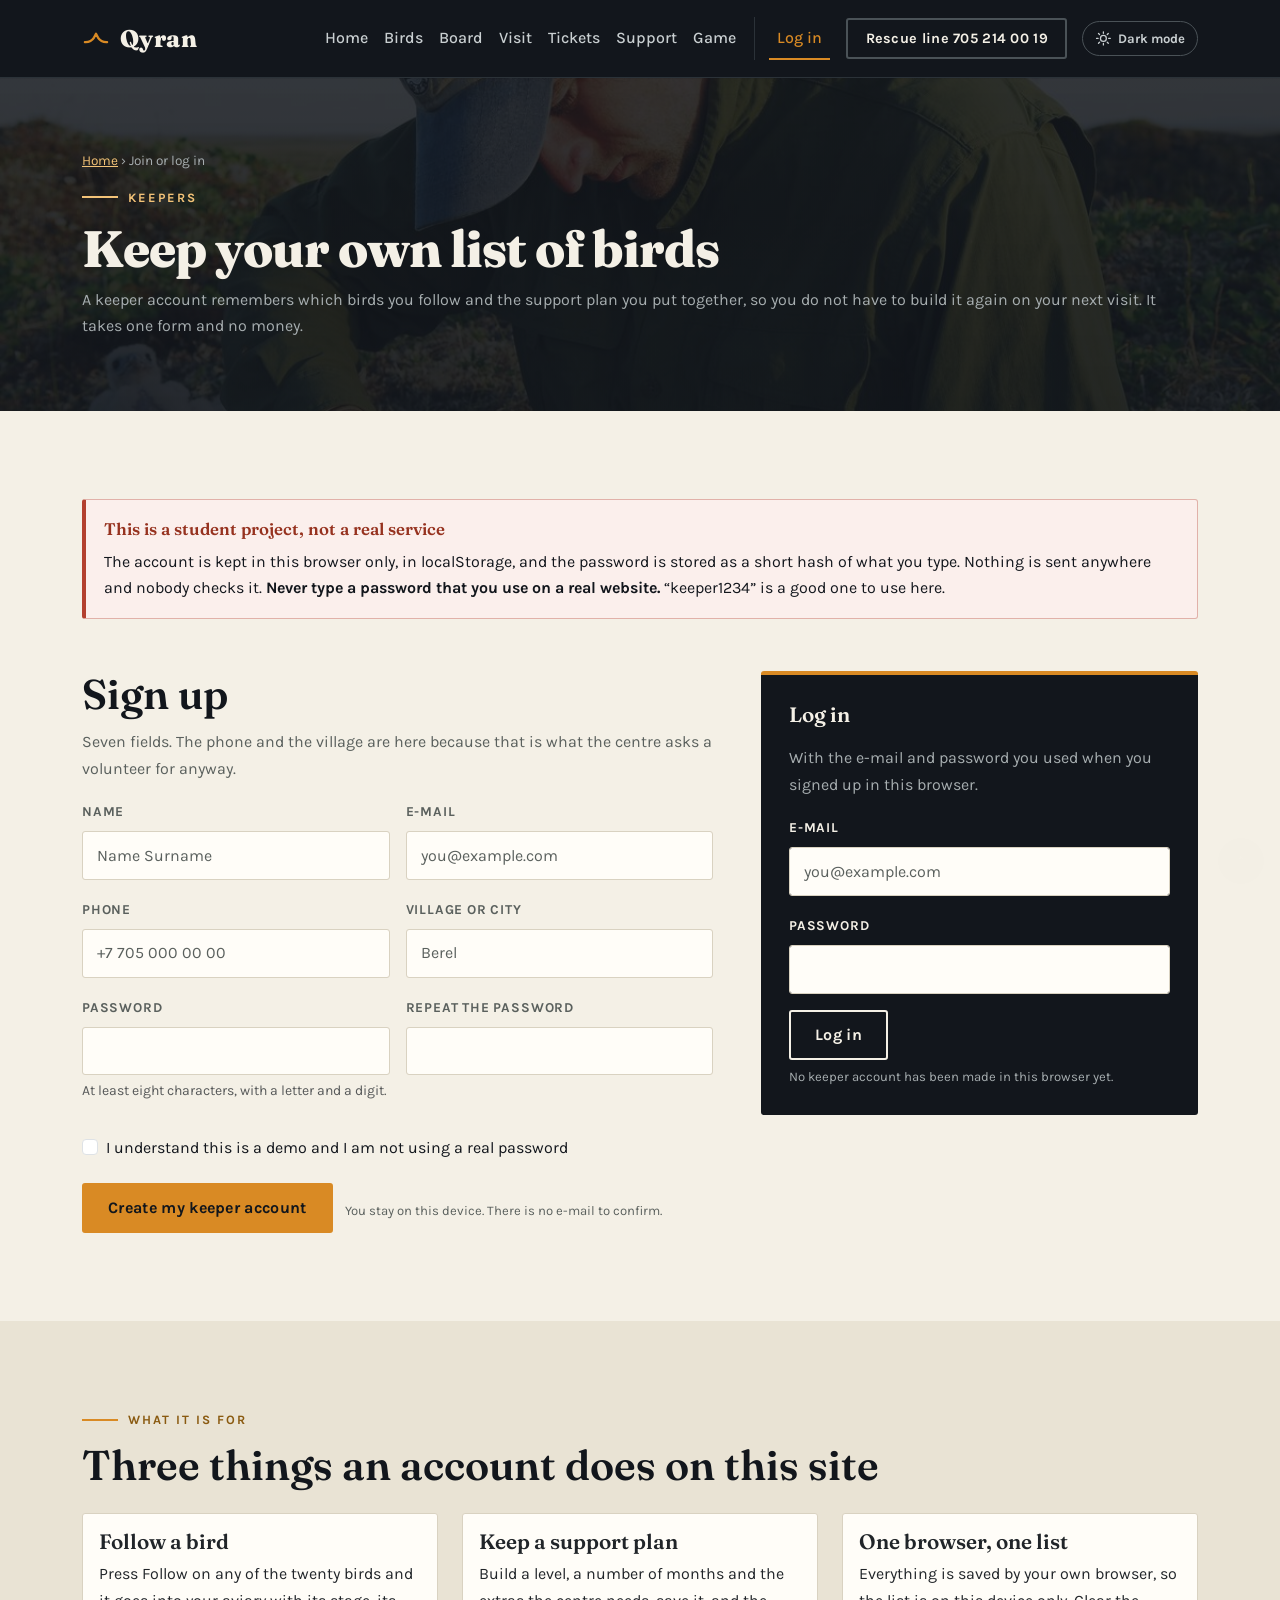
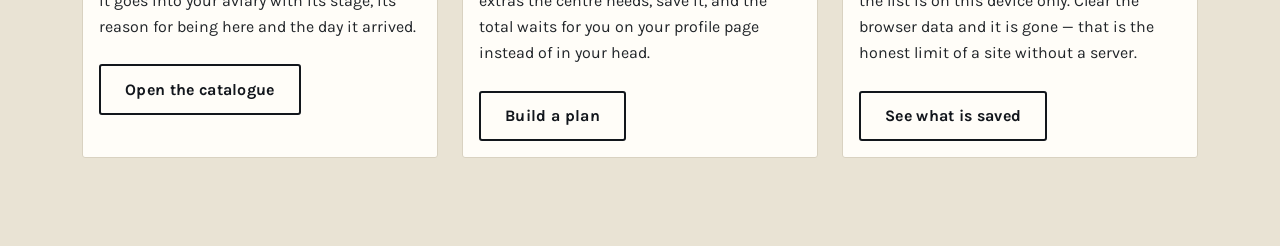
==== account.html @ 8ddc4322 "Add the join page with sign up and log in" ====
<!DOCTYPE html>
<html lang="en">
<head>
    <meta charset="UTF-8">
    <meta name="viewport" content="width=device-width, initial-scale=1">
    <meta name="description" content="Sign up or log in to keep your own list of birds and your support plan at the Qyran bird of prey rescue centre. A student demo: the account is stored in your own browser.">
    <title>Join the keepers - Qyran bird of prey rescue centre</title>
    <link rel="icon" href="images/favicon.svg" type="image/svg+xml">
    <link rel="preconnect" href="https://fonts.googleapis.com">
    <link rel="preconnect" href="https://fonts.gstatic.com" crossorigin>
    <link href="https://fonts.googleapis.com/css2?family=Fraunces:opsz,wght@9..144,600;9..144,800&family=Karla:wght@400;500;700&display=swap" rel="stylesheet">
    <link href="https://cdn.jsdelivr.net/npm/bootstrap@5.3.3/dist/css/bootstrap.min.css" rel="stylesheet" integrity="sha384-QWTKZyjpPEjISv5WaRU9OFeRpok6YctnYmDr5pNlyT2bRjXh0JMhjY6hW+ALEwIH" crossorigin="anonymous">
    <link rel="stylesheet" href="css/style.css">
    <script>
        (function () {
            var saved = null;
            try {
                saved = localStorage.getItem("qyran:mode");
            } catch (error) {
                saved = null;
            }
            var dark = saved ? saved === "dark" : window.matchMedia("(prefers-color-scheme: dark)").matches;
            document.documentElement.setAttribute("data-theme", dark ? "dark" : "light");
            document.documentElement.setAttribute("data-bs-theme", dark ? "dark" : "light");
        }());
    </script>
</head>
<body>
    <a class="visually-hidden-focusable qy-skip" href="#main">Skip to content</a>

    <nav class="navbar navbar-expand-xl qy-nav sticky-top" data-bs-theme="dark">
        <div class="container">
            <a class="navbar-brand qy-brand" href="index.html">
                <svg class="qy-mark" viewBox="0 0 24 24" aria-hidden="true" focusable="false">
                    <path d="M2.5 15.5c3.4.2 6-1.1 7.8-3.9L12 8.4l1.7 3.2c1.8 2.8 4.4 4.1 7.8 3.9" />
                </svg>
                <span>Qyran</span>
            </a>
            <div class="qy-nav__tools">
                <button class="qy-mode" type="button" id="qyMode" aria-pressed="false">
                    <svg class="qy-mode__sun" viewBox="0 0 24 24" aria-hidden="true" focusable="false">
                        <circle cx="12" cy="12" r="4.2" />
                        <path d="M12 2.6v2.2M12 19.2v2.2M4.4 12H2.2M21.8 12h-2.2M6.5 6.5 5 5M19 19l-1.5-1.5M17.5 6.5 19 5M5 19l1.5-1.5" />
                    </svg>
                    <svg class="qy-mode__moon" viewBox="0 0 24 24" aria-hidden="true" focusable="false">
                        <path d="M20.2 14.6A8.6 8.6 0 0 1 9.4 3.8a8.6 8.6 0 1 0 10.8 10.8z" />
                    </svg>
                    <span class="qy-mode__label">Dark mode</span>
                </button>
                <button class="navbar-toggler" type="button" data-bs-toggle="collapse" data-bs-target="#qyMenu" aria-controls="qyMenu" aria-expanded="false" aria-label="Open the menu">
                    <span class="navbar-toggler-icon"></span>
                </button>
            </div>
            <div class="collapse navbar-collapse" id="qyMenu">
                <ul class="navbar-nav ms-auto mb-2 mb-xl-0">
                    <li class="nav-item"><a class="nav-link" href="index.html">Home</a></li>
                    <li class="nav-item"><a class="nav-link" href="birds.html">Birds</a></li>
                    <li class="nav-item"><a class="nav-link" href="board.html">Board</a></li>
                    <li class="nav-item"><a class="nav-link" href="visit.html">Visit</a></li>
                    <li class="nav-item"><a class="nav-link" href="tickets.html">Tickets</a></li>
                    <li class="nav-item"><a class="nav-link" href="support.html">Support</a></li>
                    <li class="nav-item"><a class="nav-link" href="game.html">Game</a></li>
                </ul>
                <ul class="navbar-nav qy-nav__account" id="qyAccount">
                    <li class="nav-item"><a class="nav-link active" aria-current="page" href="account.html">Log in</a></li>
                </ul>
                <a class="btn qy-btn qy-btn--line ms-xl-3" href="tel:+77052140019">Rescue line 705 214 00 19</a>
            </div>
        </div>
    </nav>

    <main id="main">
        <header class="qy-pagehead qy-pagehead--account">
            <div class="container">
                <p class="qy-crumb"><a href="index.html">Home</a> &rsaquo; Join or log in</p>
                <p class="qy-eyebrow qy-eyebrow--light">Keepers</p>
                <h1 class="qy-display">Keep your own list of birds</h1>
                <p class="qy-muted qy-muted--light mb-0">A keeper account remembers which birds you follow and the support plan you put together, so you do not have to build it again on your next visit. It takes one form and no money.</p>
            </div>
        </header>

        <section class="qy-section">
            <div class="container">
                <div class="qy-demo" role="note">
                    <p class="qy-demo__title">This is a student project, not a real service</p>
                    <p class="mb-0">The account is kept in this browser only, in localStorage, and the password is stored as a short hash of what you type. Nothing is sent anywhere and nobody checks it. <strong>Never type a password that you use on a real website.</strong> &ldquo;keeper1234&rdquo; is a good one to use here.</p>
                </div>

                <div class="row g-4 g-lg-5 mt-1">
                    <div class="col-lg-7">
                        <h2 class="qy-h2">Sign up</h2>
                        <p class="qy-muted">Seven fields. The phone and the village are here because that is what the centre asks a volunteer for anyway.</p>

                        <form class="qy-form" id="signup-form" action="#" method="post" novalidate>
                            <div class="row g-3">
                                <div class="col-md-6">
                                    <label for="su-name" class="form-label">Name</label>
                                    <input type="text" class="form-control" id="su-name" name="name" placeholder="Name Surname" maxlength="60" autocomplete="name" aria-describedby="err-su-name">
                                    <p class="qy-error" id="err-su-name" role="alert" hidden></p>
                                </div>
                                <div class="col-md-6">
                                    <label for="su-email" class="form-label">E-mail</label>
                                    <input type="email" class="form-control" id="su-email" name="email" placeholder="you@example.com" autocomplete="email" aria-describedby="err-su-email">
                                    <p class="qy-error" id="err-su-email" role="alert" hidden></p>
                                </div>
                                <div class="col-md-6">
                                    <label for="su-phone" class="form-label">Phone</label>
                                    <input type="tel" class="form-control" id="su-phone" name="phone" placeholder="+7 705 000 00 00" autocomplete="tel" aria-describedby="err-su-phone">
                                    <p class="qy-error" id="err-su-phone" role="alert" hidden></p>
                                </div>
                                <div class="col-md-6">
                                    <label for="su-village" class="form-label">Village or city</label>
                                    <input type="text" class="form-control" id="su-village" name="village" placeholder="Berel" maxlength="40" aria-describedby="err-su-village">
                                    <p class="qy-error" id="err-su-village" role="alert" hidden></p>
                                </div>
                                <div class="col-md-6">
                                    <label for="su-pass" class="form-label">Password</label>
                                    <input type="password" class="form-control" id="su-pass" name="pass" autocomplete="new-password" aria-describedby="su-pass-hint err-su-pass">
                                    <p class="form-text" id="su-pass-hint">At least eight characters, with a letter and a digit.</p>
                                    <p class="qy-error" id="err-su-pass" role="alert" hidden></p>
                                </div>
                                <div class="col-md-6">
                                    <label for="su-again" class="form-label">Repeat the password</label>
                                    <input type="password" class="form-control" id="su-again" name="again" autocomplete="new-password" aria-describedby="err-su-again">
                                    <p class="qy-error" id="err-su-again" role="alert" hidden></p>
                                </div>
                                <div class="col-12">
                                    <div class="form-check">
                                        <input class="form-check-input" type="checkbox" id="su-demo" name="demo" aria-describedby="err-su-demo">
                                        <label class="form-check-label" for="su-demo">I understand this is a demo and I am not using a real password</label>
                                    </div>
                                    <p class="qy-error" id="err-su-demo" role="alert" hidden></p>
                                </div>
                            </div>

                            <div class="qy-form__actions">
                                <button type="submit" class="btn qy-btn qy-btn--solid">Create my keeper account</button>
                                <p class="qy-hint mb-0">You stay on this device. There is no e-mail to confirm.</p>
                            </div>
                        </form>

                        <div class="qy-done" id="signup-done" hidden>
                            <p class="qy-done__tag">Account created</p>
                            <h3 class="qy-done__title" id="signup-done-title">Welcome.</h3>
                            <p class="qy-done__text" id="signup-done-text">Taking you to your aviary&hellip;</p>
                            <a class="btn qy-btn qy-btn--ghost" href="profile.html">Open My aviary</a>
                        </div>
                    </div>

                    <div class="col-lg-5">
                        <div class="qy-aside qy-aside--login">
                            <h2 class="qy-aside__title">Log in</h2>
                            <p class="qy-muted qy-muted--light">With the e-mail and password you used when you signed up in this browser.</p>

                            <form class="qy-form qy-form--dark" id="login-form" action="#" method="post" novalidate>
                                <div class="mb-3">
                                    <label for="li-email" class="form-label">E-mail</label>
                                    <input type="email" class="form-control" id="li-email" name="email" placeholder="you@example.com" autocomplete="email" aria-describedby="err-li-email">
                                    <p class="qy-error" id="err-li-email" role="alert" hidden></p>
                                </div>
                                <div class="mb-3">
                                    <label for="li-pass" class="form-label">Password</label>
                                    <input type="password" class="form-control" id="li-pass" name="pass" autocomplete="current-password" aria-describedby="err-li-pass">
                                    <p class="qy-error" id="err-li-pass" role="alert" hidden></p>
                                </div>
                                <p class="qy-error" id="err-login" role="alert" hidden></p>
                                <button type="submit" class="btn qy-btn qy-btn--light">Log in</button>
                            </form>

                            <p class="qy-hint qy-hint--light mb-0" id="login-count"></p>
                        </div>
                    </div>
                </div>
            </div>
        </section>

        <section class="qy-section qy-section--bone">
            <div class="container">
                <p class="qy-eyebrow">What it is for</p>
                <h2 class="qy-h2 mb-4">Three things an account does on this site</h2>
                <div class="row row-cols-1 row-cols-md-3 g-4">
                    <div class="col">
                        <article class="card qy-card h-100">
                            <div class="card-body">
                                <h3 class="qy-h3">Follow a bird</h3>
                                <p class="card-text">Press Follow on any of the twenty birds and it goes into your aviary with its stage, its reason for being here and the day it arrived.</p>
                                <a class="btn qy-btn qy-btn--ghost mt-2" href="birds.html">Open the catalogue</a>
                            </div>
                        </article>
                    </div>
                    <div class="col">
                        <article class="card qy-card h-100">
                            <div class="card-body">
                                <h3 class="qy-h3">Keep a support plan</h3>
                                <p class="card-text">Build a level, a number of months and the extras the centre needs, save it, and the total waits for you on your profile page instead of in your head.</p>
                                <a class="btn qy-btn qy-btn--ghost mt-2" href="support.html#adopt">Build a plan</a>
                            </div>
                        </article>
                    </div>
                    <div class="col">
                        <article class="card qy-card h-100">
                            <div class="card-body">
                                <h3 class="qy-h3">One browser, one list</h3>
                                <p class="card-text">Everything is saved by your own browser, so the list is on this device only. Clear the browser data and it is gone &mdash; that is the honest limit of a site without a server.</p>
                                <a class="btn qy-btn qy-btn--ghost mt-2" href="profile.html">See what is saved</a>
                            </div>
                        </article>
                    </div>
                </div>
            </div>
        </section>
    </main>



    <script src="https://cdn.jsdelivr.net/npm/bootstrap@5.3.3/dist/js/bootstrap.bundle.min.js" integrity="sha384-YvpcrYf0tY3lHB60NNkmXc5s9fDVZLESaAA55NDzOxhy9GkcIdslK1eN7N6jIeHz" crossorigin="anonymous"></script>
    <script src="https://code.jquery.com/jquery-3.7.1.min.js" integrity="sha256-/JqT3SQfawRcv/BIHPThkBvs0OEvtFFmqPF/lYI/Cxo=" crossorigin="anonymous"></script>
    <script>window.jQuery || document.write('<script src="js/vendor/jquery-3.7.1.min.js"><\/script>');</script>
    <script src="js/theme.js"></script>
    <script src="js/store.js"></script>
    <script src="js/form.js"></script>
    <script src="js/data.js"></script>
    <script src="js/account.js"></script>
    <script src="js/effects.js"></script>
</body>
</html>
---- css/style.css ----
:root {
    --night: #12161c;
    --night-2: #1d242c;
    --bone: #f4f0e6;
    --bone-2: #e9e3d4;
    --paper: #fffdf8;
    --amber: #d98a24;
    --amber-soft: #f3c378;
    --amber-ink: #8a5a10;
    --pine: #22382e;
    --stone: #5a605d;
    --line: #d9d2c1;
    --ok: #3f7a4f;
    --crit: #b3402f;
    --crit-ink: #96321f;

    --page: var(--bone);
    --band: var(--bone-2);
    --surface: var(--paper);
    --surface-2: var(--bone-2);
    --inverse: var(--night);
    --inverse-2: var(--night-2);

    --text: var(--night);
    --text-soft: var(--stone);
    --on-inverse: var(--bone);
    --on-inverse-soft: #c9cfd1;
    --on-inverse-dim: #a7aeb0;
    --on-bright: var(--night);
    --on-color: #ffffff;

    --rule: var(--line);
    --rule-inverse: #2b3238;
    --rule-inverse-soft: #4a5257;
    --track-inverse: #343b42;
    --chip-neutral: var(--stone);

    --accent: var(--amber);
    --accent-soft: var(--amber-soft);
    --accent-text: var(--amber-ink);
    --accent-tint: rgba(217, 138, 36, 0.12);
    --accent-tint-solid: #fdf6ea;

    --ok-text: #2f6b41;
    --ok-on-inverse: #9fd3a9;
    --ok-tint: rgba(63, 122, 79, 0.12);
    --crit-text: var(--crit-ink);
    --crit-text-strong: #7d2a1f;
    --crit-on-inverse: #f0a497;
    --crit-tint: #fbefec;
    --crit-tint-soft: rgba(179, 64, 47, 0.1);
    --crit-edge: rgba(179, 64, 47, 0.35);
    --toast-warn: #f6d9d2;
    --page-glow: #fbf8f0;
    --pine-soft: #3f6b54;
    --veil: rgba(18, 22, 28, 0.86);
    --veil-2: rgba(18, 22, 28, 0.9);

    --overlay: rgba(18, 22, 28, 0.8);
    --overlay-2: rgba(18, 22, 28, 0.85);
    --shadow: rgba(18, 22, 28, 0.14);
    --shadow-soft: rgba(18, 22, 28, 0.1);
    --shadow-strong: rgba(18, 22, 28, 0.25);
    --shadow-accent: rgba(217, 138, 36, 0.35);
    --shadow-ok: rgba(63, 122, 79, 0.4);
    --ring-accent: rgba(217, 138, 36, 0.3);
    --ring-ok: rgba(63, 122, 79, 0.3);
    --ring-crit: rgba(179, 64, 47, 0.25);

    --font-display: "Fraunces", Georgia, "Times New Roman", serif;
    --font-body: "Karla", "Segoe UI", Arial, sans-serif;

    --radius: 3px;
    --shell: min(100% - 2.5rem, 71.25rem);

    color-scheme: light;
}

[data-theme="dark"] {
    --page: #10151b;
    --band: #161d24;
    --surface: #1b232b;
    --surface-2: #242e37;
    --inverse: #1e2832;
    --inverse-2: #151d24;

    --text: #ece7da;
    --text-soft: #a7b1ac;
    --on-inverse: #f1ece0;
    --on-inverse-soft: #c4cec9;
    --on-inverse-dim: #a3ada8;

    --rule: #2f3943;
    --rule-inverse: #3a444f;
    --rule-inverse-soft: #4e5962;
    --track-inverse: #39444e;
    --chip-neutral: #5a6460;

    --accent-text: #eab45c;
    --accent-tint: rgba(217, 138, 36, 0.18);
    --accent-tint-solid: rgba(217, 138, 36, 0.14);

    --pine: #2d4a3c;
    --ok-text: #86c79a;
    --ok-tint: rgba(63, 122, 79, 0.22);
    --crit-text: #ec9480;
    --crit-text-strong: #f0a497;
    --crit-tint: rgba(179, 64, 47, 0.2);
    --crit-tint-soft: rgba(179, 64, 47, 0.16);
    --crit-edge: rgba(179, 64, 47, 0.45);
    --page-glow: #171f27;
    --pine-soft: #4a7d62;

    --shadow: rgba(0, 0, 0, 0.55);
    --shadow-soft: rgba(0, 0, 0, 0.4);
    --shadow-strong: rgba(0, 0, 0, 0.7);

    color-scheme: dark;
}

body {
    font-family: var(--font-body);
    color: var(--text);
    background-color: var(--page);
    line-height: 1.65;
}

h1,
h2,
h3,
h4 {
    font-family: var(--font-display);
    font-weight: 600;
    line-height: 1.12;
}

img {
    max-width: 100%;
    height: auto;
}

.qy-skip {
    position: fixed;
    top: 0.5rem;
    left: 0.5rem;
    z-index: 2000;
    padding: 0.5rem 1rem;
    background-color: var(--accent);
    color: var(--on-bright);
}

.qy-mark {
    width: 1.75rem;
    height: 1.75rem;
    fill: none;
    stroke: var(--accent);
    stroke-width: 2;
    stroke-linecap: round;
    stroke-linejoin: round;
}

.qy-brand {
    display: inline-flex;
    align-items: center;
    gap: 0.6rem;
    font-family: var(--font-display);
    font-size: 1.5rem;
    font-weight: 800;
    letter-spacing: 0.02em;
}

.qy-eyebrow {
    display: flex;
    align-items: center;
    gap: 0.6rem;
    margin-bottom: 0.75rem;
    font-size: 0.8rem;
    font-weight: 700;
    letter-spacing: 0.16em;
    text-transform: uppercase;
    color: var(--accent-text);
}

.qy-eyebrow::before {
    content: "";
    width: 2.25rem;
    height: 2px;
    background-color: var(--accent);
}

.qy-eyebrow--light {
    color: var(--accent-soft);
}

.qy-eyebrow--light::before {
    background-color: var(--accent-soft);
}

.qy-display {
    font-size: clamp(2.3rem, 1.6rem + 3.4vw, 4.1rem);
    font-weight: 800;
    letter-spacing: -0.02em;
    margin-bottom: 1rem;
}

.qy-h2 {
    font-size: clamp(1.7rem, 1.35rem + 1.6vw, 2.6rem);
    font-weight: 600;
    margin-bottom: 0.75rem;
}

.qy-h3 {
    font-size: 1.3rem;
    margin-bottom: 0.5rem;
}

.qy-h2--light,
.qy-h3--light {
    color: var(--on-inverse);
}

.qy-lead {
    max-width: 42ch;
    font-size: 1.1rem;
    color: var(--text);
}

.qy-muted {
    color: var(--text-soft);
}

.qy-muted--light {
    color: var(--on-inverse-dim);
}

.qy-section {
    padding-block: 3.5rem;
}

.qy-section--bone {
    background-color: var(--band);
}

.qy-section--paper {
    background-color: var(--surface);
}

.qy-section--dark {
    background-color: var(--inverse);
    color: var(--on-inverse);
}

.qy-nav {
    background-color: var(--inverse);
    padding-block: 0.85rem;
    border-bottom: 1px solid var(--rule-inverse);
}

.qy-nav .navbar-brand {
    color: var(--on-inverse);
}

.qy-nav .nav-link {
    color: var(--on-inverse-soft);
    font-weight: 500;
    padding-inline: 0.9rem;
}

.qy-nav .nav-link:hover,
.qy-nav .nav-link:focus {
    color: var(--accent);
}

.qy-nav .nav-link.active {
    color: var(--accent);
    box-shadow: inset 0 -2px 0 var(--accent);
}

.qy-btn {
    font-family: var(--font-body);
    font-weight: 700;
    letter-spacing: 0.02em;
    padding: 0.7rem 1.5rem;
    border-radius: var(--radius);
    border: 2px solid transparent;
}

.qy-btn--solid {
    background-color: var(--accent);
    border-color: var(--accent);
    color: var(--on-bright);
}

.qy-btn--solid:hover,
.qy-btn--solid:focus-visible {
    background-color: var(--inverse);
    border-color: var(--text);
    color: var(--on-inverse);
}

.qy-btn--ghost {
    border-color: var(--text);
    color: var(--text);
}

.qy-btn--ghost:hover,
.qy-btn--ghost:focus-visible {
    background-color: var(--inverse);
    color: var(--on-inverse);
}

.qy-btn--light {
    border-color: var(--on-inverse);
    color: var(--on-inverse);
}

.qy-btn--light:hover,
.qy-btn--light:focus-visible {
    background-color: var(--on-inverse);
    color: var(--on-bright);
}

.qy-btn--line {
    border-color: var(--rule-inverse-soft);
    color: var(--on-inverse);
    padding: 0.5rem 1.1rem;
    font-size: 0.9rem;
}

.qy-btn--line:hover,
.qy-btn--line:focus-visible {
    border-color: var(--accent);
    color: var(--accent);
}

.qy-hero {
    padding-block: 3rem 3.5rem;
    background-image: radial-gradient(circle at 15% 15%, var(--page-glow), var(--page) 60%);
}

.qy-frame {
    margin: 0;
}

.qy-frame img {
    width: 100%;
    border-radius: var(--radius);
    box-shadow: 1rem 1rem 0 var(--shadow-accent);
}

.qy-frame figcaption {
    margin-top: 1.4rem;
    font-size: 0.9rem;
    color: var(--text-soft);
    border-left: 2px solid var(--accent);
    padding-left: 0.9rem;
}

.qy-pagehead {
    padding-block: 3rem;
    background-color: var(--inverse);
    background-size: cover;
    background-position: center;
    color: var(--on-inverse);
}

.qy-pagehead--birds {
    background-image: linear-gradient(var(--veil), var(--veil-2)), url("../images/steppe-eagle.jpg");
}

.qy-pagehead--visit {
    background-image: linear-gradient(var(--veil), var(--veil-2)), url("../images/altai.jpg");
}

.qy-pagehead--support {
    background-image: linear-gradient(var(--veil), var(--veil-2)), url("../images/park.jpg");
}

.qy-pagehead .qy-display {
    font-size: clamp(2rem, 1.5rem + 2.4vw, 3.2rem);
    margin-bottom: 0.6rem;
}

.qy-crumb {
    font-size: 0.85rem;
    color: var(--on-inverse-dim);
    margin-bottom: 0.9rem;
}

.qy-crumb a {
    color: var(--accent-soft);
}

.qy-stats {
    background-color: var(--inverse);
    color: var(--on-inverse);
    padding-block: 2.5rem;
}

.qy-stat {
    font-family: var(--font-display);
    font-size: 2.6rem;
    font-weight: 800;
    font-variant-numeric: tabular-nums;
    color: var(--accent-text);
    margin-bottom: 0.2rem;
}

.qy-stat-label {
    font-size: 0.9rem;
    color: var(--on-inverse-dim);
    margin-bottom: 0;
}

.work {
    padding-block: 3rem;
    background-color: var(--page);
}

.work__shell {
    width: var(--shell);
    margin-inline: auto;
}

.work__head {
    text-align: center;
    margin-bottom: 2rem;
}

.work__eyebrow {
    margin-bottom: 0.6rem;
    font-size: 0.8rem;
    font-weight: 700;
    letter-spacing: 0.16em;
    text-transform: uppercase;
    color: var(--accent-text);
}

.work__title {
    font-size: 1.85rem;
    margin-bottom: 0.9rem;
}

.work__lead {
    color: var(--text-soft);
    margin-bottom: 0;
}

.work__grid {
    display: grid;
    grid-template-columns: 1fr;
    gap: 1.5rem;
    margin: 0;
    padding: 0;
    list-style: none;
}

.step {
    display: grid;
    grid-template-rows: auto 1fr;
    background-color: var(--surface);
    border: 1px solid var(--rule);
    border-radius: var(--radius);
    overflow: hidden;
}

.step__media {
    display: grid;
    grid-template-columns: minmax(0, 1fr);
    grid-template-rows: minmax(0, 1fr);
    aspect-ratio: 16 / 9;
    overflow: hidden;
}

.step__media > * {
    grid-area: 1 / 1;
    min-width: 0;
    min-height: 0;
}

.step__media img {
    width: 100%;
    height: 100%;
    object-fit: cover;
}

.step__num {
    align-self: start;
    justify-self: start;
    margin: 0.75rem;
    padding: 0.15rem 0.7rem;
    font-family: var(--font-display);
    font-weight: 800;
    color: var(--on-bright);
    background-color: var(--accent);
    border-radius: var(--radius);
}

.step__body {
    display: flex;
    flex-direction: column;
    padding: 1.4rem 1.4rem 1.6rem;
}

.step__title {
    font-size: 1.25rem;
    margin-bottom: 0.6rem;
}

.step__body p {
    margin-bottom: 0.8rem;
}

.step__meta {
    margin-top: auto;
    margin-bottom: 0;
    padding-top: 0.8rem;
    border-top: 1px solid var(--rule);
    font-size: 0.85rem;
    font-weight: 700;
    letter-spacing: 0.04em;
    text-transform: uppercase;
    color: var(--accent-text);
}

@media (min-width: 48em) {
    .work {
        padding-block: 4.5rem;
    }

    .work__head {
        text-align: left;
        margin-bottom: 2.75rem;
        border-left: 3px solid var(--accent);
        padding-left: 1.25rem;
    }

    .work__title {
        font-size: 2.4rem;
    }

    .work__grid {
        grid-template-columns: repeat(2, 1fr);
        gap: 2rem;
    }

    .step:first-child {
        grid-column: 1 / -1;
        grid-template-rows: none;
        grid-template-columns: 2fr 3fr;
    }

    .step:first-child .step__media {
        aspect-ratio: auto;
        height: 100%;
    }

    .step__body {
        padding: 1.5rem;
    }
}

@media (min-width: 64em) {
    .work {
        padding-block: 6rem;
    }

    .work__head {
        display: grid;
        grid-template-columns: 1.1fr 1fr;
        align-items: end;
        column-gap: 3rem;
        margin-bottom: 3rem;
    }

    .work__title {
        font-size: 3rem;
        margin-bottom: 0;
    }

    .work__lead {
        padding-bottom: 0.4rem;
    }

    .work__grid {
        grid-template-columns: repeat(3, 1fr);
        gap: 2.25rem;
    }

    .step:first-child {
        grid-column: auto;
        grid-template-columns: 1fr;
        grid-template-rows: auto 1fr;
    }

    .step__media,
    .step:first-child .step__media {
        aspect-ratio: 4 / 3;
        height: auto;
    }

    .step__body {
        padding: 1.6rem 1.6rem 1.8rem;
    }
}

.qy-card {
    border: 1px solid var(--rule);
    border-radius: var(--radius);
    background-color: var(--surface);
    overflow: hidden;
    transition: transform 0.25s ease, box-shadow 0.25s ease;
}

.qy-card .card-img-top {
    aspect-ratio: 4 / 3;
    object-fit: cover;
    border-radius: 0;
    transition: transform 0.4s ease;
}

.qy-card:hover,
.qy-card:focus-within {
    transform: translateY(-6px);
    box-shadow: 0 1.1rem 1.6rem var(--shadow);
}

.qy-card:hover .card-img-top {
    transform: scale(1.04);
}

.qy-card-title {
    font-size: 1.4rem;
    margin-bottom: 0.1rem;
}

.qy-species {
    font-size: 0.9rem;
    color: var(--text-soft);
    margin-bottom: 0.7rem;
}

.qy-card-footer {
    background-color: transparent;
    border-top: 1px solid var(--rule);
    font-size: 0.85rem;
    color: var(--text-soft);
}

.qy-chip {
    display: inline-block;
    padding: 0.1rem 0.65rem;
    font-size: 0.72rem;
    font-weight: 700;
    letter-spacing: 0.1em;
    text-transform: uppercase;
    border-radius: 999px;
    color: var(--on-color);
    white-space: nowrap;
}

.qy-chip--care {
    background-color: var(--accent);
    color: var(--on-bright);
}

.qy-chip--ready {
    background-color: var(--ok);
}

.qy-chip--resident {
    background-color: var(--pine);
}

.qy-chip--crit {
    background-color: var(--crit);
}

.qy-table {
    --bs-table-bg: transparent;
    --bs-table-color: var(--text);
    border-color: var(--rule);
    margin-bottom: 0;
}

.qy-table caption {
    caption-side: top;
    padding-bottom: 0.9rem;
    font-family: var(--font-display);
    font-size: 1.15rem;
    color: var(--text);
}

.qy-table thead th {
    background-color: var(--inverse);
    color: var(--on-inverse);
    font-size: 0.78rem;
    font-weight: 700;
    letter-spacing: 0.08em;
    text-transform: uppercase;
    vertical-align: middle;
    border-color: var(--text);
}

.qy-table tbody th,
.qy-table tbody td {
    vertical-align: middle;
    border-color: var(--rule);
}

.qy-table tbody tr:nth-child(odd) {
    background-color: var(--surface);
}

.qy-table tbody tr:hover {
    background-color: var(--accent-tint);
}

.qy-table tfoot td {
    background-color: var(--surface-2);
    font-size: 0.88rem;
    color: var(--text-soft);
    border-color: var(--rule);
}

.qy-table--total tfoot th,
.qy-table--total tfoot td {
    background-color: var(--inverse);
    color: var(--on-inverse);
    font-size: 1rem;
    font-weight: 700;
    border-color: var(--text);
}

.qy-table__name {
    font-family: var(--font-display);
    font-weight: 600;
    white-space: nowrap;
}

.wing {
    display: grid;
    grid-template-columns: 1fr;
    gap: 0.35rem 1rem;
    margin: 0;
}

.wing__row {
    display: grid;
    grid-template-columns: 1fr auto;
    gap: 0.2rem 1rem;
    padding-block: 0.7rem;
    border-bottom: 1px solid var(--rule);
}

.wing__name {
    font-weight: 700;
}

.wing__name span {
    font-weight: 400;
    color: var(--text-soft);
}

.wing dd {
    margin: 0;
}

.wing__value {
    font-family: var(--font-display);
    font-weight: 700;
    font-variant-numeric: tabular-nums;
    text-align: right;
}

.wing__bar {
    grid-column: 1 / -1;
    align-self: center;
    height: 0.8rem;
    background-color: var(--rule);
    border-radius: 999px;
    overflow: hidden;
}

.wing__fill {
    display: block;
    height: 100%;
    width: calc(var(--span) / 2.4 * 100%);
    background-image: linear-gradient(90deg, var(--accent), var(--accent-soft));
    border-radius: 999px;
}

.wing__row--own .wing__fill {
    background-image: linear-gradient(90deg, var(--pine), var(--pine-soft));
}

@media (min-width: 40em) {
    .wing__row {
        grid-template-columns: minmax(13rem, 1fr) 2.6fr 4.5rem;
        align-items: center;
        gap: 1rem;
    }

    .wing__bar {
        grid-column: 2;
    }

    .wing__value {
        grid-column: 3;
    }
}

.gallery {
    display: grid;
    grid-template-columns: repeat(2, 1fr);
    gap: 0.75rem;
}

.gallery figure {
    margin: 0;
    overflow: hidden;
    border-radius: var(--radius);
}

.gallery img {
    width: 100%;
    height: 100%;
    object-fit: cover;
    aspect-ratio: 1;
    transition: transform 0.4s ease;
}

.gallery figure:hover img {
    transform: scale(1.06);
}

@media (min-width: 48em) {
    .gallery {
        grid-template-columns: repeat(4, 1fr);
        gap: 1rem;
    }

    .gallery__wide {
        grid-column: span 2;
    }

    .gallery__tall {
        grid-row: span 2;
    }

    .gallery__wide img,
    .gallery__tall img {
        aspect-ratio: auto;
        height: 100%;
    }
}

.qy-aside {
    padding: 1.75rem;
    background-color: var(--inverse);
    color: var(--on-inverse);
    border-radius: var(--radius);
    border-top: 4px solid var(--accent);
}

.qy-aside--light {
    background-color: var(--surface);
    color: var(--text);
    border: 1px solid var(--rule);
    border-top: 4px solid var(--accent);
}

.qy-aside__title {
    font-size: 1.3rem;
    margin-bottom: 1.2rem;
}

.qy-facts {
    margin-bottom: 0;
}

.qy-facts dt {
    font-size: 0.75rem;
    font-weight: 700;
    letter-spacing: 0.12em;
    text-transform: uppercase;
    color: var(--accent-soft);
}

.qy-facts dd {
    margin-bottom: 1rem;
    font-size: 0.95rem;
    color: var(--on-inverse-soft);
}

.qy-facts dd:last-child {
    margin-bottom: 0;
}

.qy-aside--light .qy-facts dt {
    color: var(--accent-text);
}

.qy-aside--light .qy-facts dd {
    color: var(--text);
}

.qy-accordion {
    --bs-accordion-bg: transparent;
    --bs-accordion-border-color: var(--rule);
    --bs-accordion-border-radius: var(--radius);
    --bs-accordion-btn-color: var(--text);
    --bs-accordion-active-color: var(--text);
    --bs-accordion-active-bg: var(--accent-tint);
    --bs-accordion-btn-focus-box-shadow: 0 0 0 0.2rem var(--shadow-accent);
}

.qy-accordion .accordion-button {
    font-family: var(--font-display);
    font-size: 1.1rem;
    font-weight: 600;
}

.qy-steps {
    display: flex;
    flex-direction: column;
    gap: 1.25rem;
    margin: 0;
    padding: 0;
    list-style: none;
    counter-reset: route;
}

.qy-steps li {
    counter-increment: route;
    display: flex;
    align-items: flex-start;
    gap: 1rem;
}

.qy-steps li::before {
    content: counter(route, decimal-leading-zero);
    flex: 0 0 auto;
    width: 2.4rem;
    height: 2.4rem;
    display: grid;
    place-items: center;
    font-family: var(--font-display);
    font-weight: 800;
    color: var(--on-bright);
    background-color: var(--accent);
    border-radius: 50%;
}

.qy-phone {
    font-family: var(--font-display);
    font-size: 1.9rem;
    font-weight: 800;
    color: var(--accent-text);
    margin-bottom: 0.6rem;
}

.qy-form .form-label {
    font-size: 0.85rem;
    font-weight: 700;
    letter-spacing: 0.06em;
    text-transform: uppercase;
    color: var(--text-soft);
}

.qy-form .form-control,
.qy-form .form-select {
    background-color: var(--surface);
    border: 1px solid var(--rule);
    border-radius: var(--radius);
    padding: 0.7rem 0.9rem;
}

.qy-form .form-control:focus,
.qy-form .form-select:focus {
    border-color: var(--accent);
    box-shadow: 0 0 0 0.2rem var(--ring-accent);
}

.qy-form .form-check-input:checked {
    background-color: var(--accent);
    border-color: var(--accent);
}

.qy-form fieldset {
    border: 1px solid var(--rule);
    border-radius: var(--radius);
    padding: 1.25rem;
    margin-bottom: 1.5rem;
    background-color: var(--surface);
}

.qy-form legend {
    float: none;
    width: auto;
    padding-inline: 0.5rem;
    font-family: var(--font-display);
    font-size: 1.1rem;
    font-weight: 600;
}

.qy-quote {
    margin: 0;
    padding: 1.5rem 1.75rem;
    color: var(--text);
    background-color: var(--surface);
    border-left: 4px solid var(--accent);
    border-radius: var(--radius);
    font-family: var(--font-display);
    font-size: 1.15rem;
}

.qy-quote footer {
    margin-top: 0.75rem;
    font-family: var(--font-body);
    font-size: 0.9rem;
    color: var(--text-soft);
}

.qy-footer {
    background-color: var(--inverse-2);
    color: var(--on-inverse);
    padding-block: 2.75rem;
    font-size: 0.9rem;
}

.qy-footer a {
    color: var(--accent-soft);
}

.qy-footer h3 {
    font-size: 1rem;
    letter-spacing: 0.06em;
    text-transform: uppercase;
    font-family: var(--font-body);
    color: var(--accent);
    margin-bottom: 0.8rem;
}

.qy-footer ul {
    list-style: none;
    margin: 0;
    padding: 0;
}

.qy-footer li {
    margin-bottom: 0.35rem;
}

.qy-brand--footer {
    color: var(--on-inverse);
    margin-bottom: 0.6rem;
}

.qy-bottom {
    margin-top: 2rem;
    padding-top: 1.25rem;
    border-top: 1px solid var(--rule-inverse);
    font-size: 0.82rem;
    color: var(--on-inverse-dim);
}

@media (min-width: 48em) {
    .qy-section {
        padding-block: 4.5rem;
    }

    .qy-hero {
        padding-block: 4rem 4.5rem;
    }

    .qy-pagehead {
        padding-block: 4.5rem;
    }
}

@media (min-width: 64em) {
    .qy-section {
        padding-block: 5.5rem;
    }

    .qy-stat {
        font-size: 3.2rem;
    }
}

@media (prefers-reduced-motion: reduce) {
    .qy-card,
    .qy-card .card-img-top,
    .gallery img {
        transition: none;
    }
}

html {
    scroll-padding-top: 6rem;
}

.qy-pagehead--game {
    background-image: linear-gradient(var(--veil), var(--veil-2)), url("../images/feathers.jpg");
}

.qy-pagehead--board {
    background-image: linear-gradient(var(--veil), var(--veil-2)), url("../images/rehab.jpg");
}

.qy-pagehead--tickets {
    background-image: linear-gradient(var(--veil), var(--veil-2)), url("../images/display.jpg");
}

.qy-btn:focus-visible {
    outline: 3px solid var(--accent);
    outline-offset: 2px;
    box-shadow: none;
}

.qy-btn:disabled,
.qy-btn[aria-disabled="true"] {
    opacity: 0.45;
    cursor: not-allowed;
}

.qy-btn--solid[aria-disabled="true"]:hover,
.qy-btn--solid[aria-disabled="true"]:focus-visible {
    background-color: var(--accent);
    border-color: var(--accent);
    color: var(--on-bright);
}

.qy-btn--ghost[aria-disabled="true"]:hover,
.qy-btn--ghost[aria-disabled="true"]:focus-visible {
    background-color: transparent;
    color: var(--text);
}

.game {
    padding: 1.25rem;
    background-color: var(--surface);
    border: 1px solid var(--rule);
    border-top: 4px solid var(--accent);
    border-radius: var(--radius);
    transition: border-color 0.3s ease;
}

.game--won {
    border-top-color: var(--ok);
}

.game--lost {
    border-top-color: var(--crit);
}

.game__stats {
    display: grid;
    grid-template-columns: repeat(2, minmax(0, 1fr));
    gap: 1rem;
    padding-bottom: 1.25rem;
    border-bottom: 1px solid var(--rule);
}

.game__stat {
    display: flex;
    flex-direction: column;
    gap: 0.35rem;
}

.game__label {
    font-size: 0.75rem;
    font-weight: 700;
    letter-spacing: 0.12em;
    text-transform: uppercase;
    color: var(--text-soft);
}

.game__num {
    font-family: var(--font-display);
    font-size: 1.9rem;
    font-weight: 800;
    line-height: 1;
    font-variant-numeric: tabular-nums;
}

.lives {
    display: flex;
    align-items: center;
    gap: 0.45rem;
    min-height: 1.9rem;
}

.life {
    width: 1.35rem;
    height: 1.35rem;
    background-color: var(--accent);
    border: 2px solid var(--accent);
    border-radius: 0 100% 0 100%;
    transition: background-color 0.3s ease, border-color 0.3s ease, transform 0.3s ease;
}

.life--lost {
    background-color: transparent;
    border-color: var(--rule);
    transform: rotate(90deg) scale(0.8);
}

.duel {
    display: grid;
    gap: 0.75rem;
    margin-block: 1.5rem;
}

.duel__vs {
    margin: 0;
    text-align: center;
    font-family: var(--font-display);
    font-size: 1.2rem;
    font-weight: 800;
    font-style: italic;
    color: var(--accent-text);
}

.bird-card {
    display: flex;
    flex-direction: column;
    gap: 0.2rem;
    min-height: 11.5rem;
    padding: 1.4rem;
    background-color: var(--inverse);
    color: var(--on-inverse);
    border: 3px solid var(--text);
    border-radius: var(--radius);
    transition: border-color 0.3s ease, box-shadow 0.3s ease;
}

.bird-card--next {
    background-color: var(--pine);
    border-color: var(--pine);
}

.bird-card__tag {
    margin-bottom: 0.4rem;
    font-size: 0.72rem;
    font-weight: 700;
    letter-spacing: 0.14em;
    text-transform: uppercase;
    color: var(--accent-soft);
}

.bird-card__name {
    margin: 0;
    font-family: var(--font-display);
    font-size: clamp(1.4rem, 1.2rem + 1vw, 1.9rem);
    font-weight: 600;
    line-height: 1.12;
}

.bird-card__latin {
    margin: 0;
    font-style: italic;
    color: var(--on-inverse-soft);
}

.bird-card__span {
    margin: auto 0 0;
    padding-top: 0.9rem;
    font-family: var(--font-display);
    font-size: 2.6rem;
    font-weight: 800;
    line-height: 1;
    font-variant-numeric: tabular-nums;
    color: var(--accent-text);
}

.bird-card--hidden .bird-card__span {
    color: var(--accent-soft);
    opacity: 0.55;
}

.bird-card--right {
    border-color: var(--ok);
    box-shadow: 0 0 0 4px var(--ring-ok);
}

.bird-card--right .bird-card__tag {
    color: var(--ok-on-inverse);
}

.bird-card--wrong {
    border-color: var(--crit);
    box-shadow: 0 0 0 4px var(--ring-crit);
}

.bird-card--wrong .bird-card__tag {
    color: var(--crit-on-inverse);
}

.game__controls {
    display: flex;
    flex-wrap: wrap;
    gap: 0.75rem;
}

.game__btn {
    flex: 1 1 10rem;
}

.game__message {
    min-height: 3.3rem;
    margin: 1.25rem 0 0;
    padding: 0.8rem 1rem;
    background-color: var(--surface-2);
    border-left: 4px solid var(--rule);
    border-radius: var(--radius);
}

.game__message--good {
    background-color: var(--ok-tint);
    border-left-color: var(--ok);
}

.game__message--bad {
    background-color: var(--crit-tint-soft);
    border-left-color: var(--crit);
}

.game__message--warn {
    background-color: var(--accent-tint);
    border-left-color: var(--accent);
}

.game__end {
    display: none;
    margin-top: 1.25rem;
    padding: 1.75rem 1.5rem;
    text-align: center;
    border-radius: var(--radius);
}

.game--won .game__end,
.game--lost .game__end {
    display: block;
}

.game--won .game__end {
    background-color: var(--ok);
    color: var(--on-color);
}

.game--lost .game__end {
    background-color: var(--inverse);
    color: var(--on-inverse);
    border-top: 4px solid var(--crit);
}

.game__end-title {
    font-size: 1.9rem;
    font-weight: 800;
}

.game__end-text {
    max-width: 36ch;
    margin-inline: auto;
}

.game--won .game__end .qy-btn--solid:hover,
.game--won .game__end .qy-btn--solid:focus-visible {
    background-color: var(--inverse);
}

@media (min-width: 40em) {
    .game {
        padding: 2rem;
    }

    .game__stats {
        grid-template-columns: repeat(4, minmax(0, 1fr));
    }

    .duel {
        grid-template-columns: minmax(0, 1fr) auto minmax(0, 1fr);
        align-items: stretch;
    }

    .duel__vs {
        align-self: center;
    }
}

.board-tools {
    display: grid;
    gap: 1rem;
    padding: 1.25rem;
    background-color: var(--surface);
    border: 1px solid var(--rule);
    border-radius: var(--radius);
}

.board-tools .form-label {
    margin-bottom: 0.4rem;
}

.board-summary {
    display: grid;
    gap: 1rem;
    margin-top: 1rem;
}

.board-summary__progress,
.board-summary__food {
    padding: 1.25rem 1.5rem;
    background-color: var(--inverse);
    color: var(--on-inverse);
    border-radius: var(--radius);
}

.board-summary__label {
    display: block;
    margin-bottom: 0.6rem;
    font-size: 0.75rem;
    font-weight: 700;
    letter-spacing: 0.12em;
    text-transform: uppercase;
    color: var(--accent-soft);
}

.board-summary__num {
    margin: 0;
    font-family: var(--font-display);
    font-size: 2rem;
    font-weight: 800;
    line-height: 1;
    color: var(--accent-text);
}

.board-summary__text {
    margin: 0.5rem 0 0;
    font-size: 0.9rem;
    color: var(--on-inverse-dim);
}

.board-progress {
    display: block;
    width: 100%;
    height: 0.9rem;
    appearance: none;
    border: 0;
    border-radius: 999px;
    background-color: var(--track-inverse);
    overflow: hidden;
}

.board-progress::-webkit-progress-bar {
    background-color: var(--track-inverse);
    border-radius: 999px;
}

.board-progress::-webkit-progress-value {
    background-image: linear-gradient(90deg, var(--accent), var(--accent-soft));
    border-radius: 999px;
    transition: width 0.4s ease;
}

.board-progress::-moz-progress-bar {
    background-image: linear-gradient(90deg, var(--accent), var(--accent-soft));
    border-radius: 999px;
}

.board-status {
    margin: 1rem 0 0;
    padding: 0.75rem 1rem;
    border-left: 4px solid var(--rule);
    border-radius: var(--radius);
    background-color: var(--surface);
}

.board-status:empty {
    display: none;
}

.board-status--ok {
    border-left-color: var(--ok);
    background-color: var(--ok-tint);
}

.board-status--blocked {
    border-left-color: var(--crit);
    background-color: var(--crit-tint-soft);
    color: var(--crit-text-strong);
}

.board-nothing {
    display: none;
    margin-top: 1rem;
    padding: 1.5rem;
    text-align: center;
    background-color: var(--surface);
    border: 2px dashed var(--rule);
    border-radius: var(--radius);
}

.board-nothing--shown {
    display: block;
}

.board-nothing__text {
    font-family: var(--font-display);
    font-size: 1.2rem;
}

.board {
    display: grid;
    gap: 1.25rem;
    margin-top: 1.25rem;
}

.lane {
    padding: 1rem;
    background-color: var(--surface-2);
    border-top: 4px solid var(--chip-neutral);
    border-radius: var(--radius);
}

.lane--treatment {
    border-top-color: var(--accent);
}

.lane--corridor {
    border-top-color: var(--pine);
}

.lane--released {
    border-top-color: var(--ok);
}

.lane__head {
    display: flex;
    justify-content: space-between;
    align-items: baseline;
    gap: 0.5rem;
}

.lane__title {
    margin: 0;
    font-size: 1.3rem;
}

.lane__count {
    padding: 0.05rem 0.65rem;
    font-size: 0.85rem;
    font-weight: 700;
    font-variant-numeric: tabular-nums;
    color: var(--on-inverse);
    background-color: var(--inverse);
    border-radius: 999px;
}

.lane--full .lane__count {
    background-color: var(--crit);
}

.lane__note {
    margin: 0.25rem 0 0.75rem;
    font-size: 0.85rem;
    color: var(--text-soft);
}

.lane__full {
    margin: 0 0 0.75rem;
    font-size: 0.78rem;
    font-weight: 700;
    letter-spacing: 0.06em;
    text-transform: uppercase;
    color: var(--crit-text);
}

.lane__list {
    display: grid;
    gap: 0.75rem;
    margin: 0;
    padding: 0;
    list-style: none;
}

.lane__empty {
    padding: 1.25rem 1rem;
    font-size: 0.9rem;
    text-align: center;
    color: var(--text-soft);
    border: 2px dashed var(--rule);
    border-radius: var(--radius);
}

.patient {
    display: grid;
    gap: 0.45rem;
    padding: 1rem;
    background-color: var(--surface);
    border: 1px solid var(--rule);
    border-left: 4px solid var(--chip-neutral);
    border-radius: var(--radius);
    transition: box-shadow 0.2s ease;
}

.patient:hover {
    box-shadow: 0 0.6rem 1.2rem var(--shadow-soft);
}

.patient:focus {
    outline: none;
}

.patient:focus-visible {
    outline: 3px solid var(--accent);
    outline-offset: 2px;
}

.patient--p1 {
    border-left-color: var(--crit);
}

.patient--p2 {
    border-left-color: var(--accent);
}

.patient--critical {
    background-color: var(--crit-tint);
}

.patient--blocked {
    border-color: var(--crit);
    box-shadow: 0 0 0 3px var(--ring-crit);
    animation: patient-shake 0.35s ease;
}

.patient__head {
    display: flex;
    justify-content: space-between;
    align-items: flex-start;
    gap: 0.5rem;
}

.patient__name {
    margin: 0;
    font-size: 1.2rem;
}

.patient__chips {
    display: flex;
    flex-wrap: wrap;
    justify-content: flex-end;
    gap: 0.3rem;
}

.patient__priority {
    background-color: var(--chip-neutral);
}

.patient--p1 .patient__priority {
    background-color: var(--crit);
}

.patient--p2 .patient__priority {
    background-color: var(--accent);
    color: var(--on-bright);
}

.patient__species {
    margin: 0;
    font-size: 0.92rem;
    color: var(--text-soft);
}

.patient__tags {
    display: flex;
    flex-wrap: wrap;
    gap: 0.3rem;
    margin: 0;
    padding: 0;
    list-style: none;
}

.patient__tag {
    padding: 0.05rem 0.5rem;
    font-size: 0.75rem;
    background-color: var(--surface-2);
    border: 1px solid var(--rule);
    border-radius: 999px;
}

.patient__meta {
    margin: 0;
    font-size: 0.82rem;
    color: var(--text-soft);
}

.patient__reason {
    margin: 0;
    padding: 0.5rem 0.7rem;
    font-size: 0.85rem;
    color: var(--crit-text-strong);
    background-color: var(--crit-tint-soft);
    border-radius: var(--radius);
}

.patient__actions {
    display: flex;
    flex-wrap: wrap;
    gap: 0.5rem;
    margin-top: 0.35rem;
}

.patient__btn {
    padding: 0.4rem 0.8rem;
    font-size: 0.85rem;
    font-weight: 700;
    color: var(--text);
    background-color: transparent;
    border: 2px solid var(--text);
    border-radius: var(--radius);
}

.patient__btn--main {
    background-color: var(--accent);
    border-color: var(--accent);
    color: var(--on-bright);
}

.patient__btn:hover,
.patient__btn:focus-visible {
    color: var(--on-inverse);
    background-color: var(--inverse);
    border-color: var(--text);
}

.patient__btn:focus-visible {
    outline: 3px solid var(--accent);
    outline-offset: 2px;
    box-shadow: none;
}

@keyframes patient-shake {
    25% {
        transform: translateX(-4px);
    }

    75% {
        transform: translateX(4px);
    }
}

@media (min-width: 48em) {
    .board-tools {
        grid-template-columns: 2fr 1fr 1fr;
        align-items: end;
    }

    .board-summary {
        grid-template-columns: 2fr 1fr;
    }
}

@media (min-width: 62em) {
    .board {
        grid-template-columns: repeat(3, minmax(0, 1fr));
        align-items: start;
    }
}

.qy-form {
    --bs-form-valid-color: var(--ok-text);
    --bs-form-valid-border-color: var(--ok);
    --bs-form-invalid-color: var(--crit);
    --bs-form-invalid-border-color: var(--crit);
}

.qy-form .form-check-input:focus {
    border-color: var(--accent);
    box-shadow: 0 0 0 0.2rem var(--ring-accent);
}

.qy-form .form-control.is-invalid,
.qy-form .form-control.is-valid {
    padding-right: 0.9rem;
    background-image: none;
}

.qy-form .form-select.is-invalid:not([multiple]):not([size]),
.qy-form .form-select.is-valid:not([multiple]):not([size]) {
    --bs-form-select-bg-icon: none;
    padding-right: 2.25rem;
}

.qy-form .form-control.is-invalid,
.qy-form .form-select.is-invalid {
    background-color: var(--crit-tint);
}

.qy-form .form-control.is-invalid:focus,
.qy-form .form-select.is-invalid:focus {
    border-color: var(--crit);
    box-shadow: 0 0 0 0.2rem var(--ring-crit);
}

.qy-form .form-control.is-valid:focus,
.qy-form .form-select.is-valid:focus {
    border-color: var(--ok);
    box-shadow: 0 0 0 0.2rem var(--ring-ok);
}

.qy-hint {
    margin: 0.35rem 0 0;
    font-size: 0.82rem;
    color: var(--text-soft);
}

.qy-error {
    margin: 0.35rem 0 0;
    font-size: 0.88rem;
    font-weight: 700;
    color: var(--crit-text);
}

.qy-error:empty {
    display: none;
}

.qy-form .qy-choice {
    margin: 0;
    padding: 0;
    background-color: transparent;
    border: 0;
}

.qy-form .qy-choice__legend {
    margin-bottom: 0.5rem;
    padding: 0;
    font-family: var(--font-body);
    font-size: 0.85rem;
    font-weight: 700;
}

.qy-types {
    display: grid;
    gap: 0.75rem;
}

.qy-type {
    display: flex;
    align-items: flex-start;
    gap: 0.65rem;
    padding: 0.85rem 1rem;
    background-color: var(--surface);
    border: 1px solid var(--rule);
    border-radius: var(--radius);
    transition: border-color 0.2s ease, background-color 0.2s ease;
}

.qy-type:hover {
    border-color: var(--accent);
}

.qy-type:has(.qy-type__input:checked) {
    background-color: var(--accent-tint-solid);
    border-color: var(--accent);
    box-shadow: inset 0 0 0 1px var(--accent);
}

.qy-type:has(.is-invalid) {
    border-color: var(--crit);
}

.qy-type__input {
    flex: none;
    margin-top: 0.2rem;
}

.qy-type__label {
    display: flex;
    flex: 1 1 auto;
    flex-direction: column;
    cursor: pointer;
}

.qy-type__name {
    font-weight: 700;
}

.qy-type__share {
    font-size: 0.85rem;
    color: var(--text-soft);
}

.qy-type__left {
    margin-top: 0.2rem;
    font-size: 0.78rem;
    font-weight: 700;
    letter-spacing: 0.06em;
    text-transform: uppercase;
    color: var(--ok-text);
}

.qy-type--soldout {
    background-color: var(--surface-2);
    border-style: dashed;
}

.qy-type--soldout .qy-type__left {
    color: var(--crit-text);
}

.qy-summary {
    display: none;
    margin-bottom: 1.5rem;
    padding: 1.25rem 1.5rem;
    background-color: var(--crit-tint);
    border: 1px solid var(--crit-edge);
    border-left: 4px solid var(--crit);
    border-radius: var(--radius);
}

.qy-summary--shown {
    display: block;
}

.qy-summary__title {
    margin-bottom: 0.5rem;
    font-size: 1.2rem;
    color: var(--crit-text);
}

.qy-summary__list {
    margin: 0;
    padding-left: 1.1rem;
}

.ticket {
    display: grid;
    color: var(--on-inverse);
    background-color: var(--inverse);
    border-radius: var(--radius);
    box-shadow: 0.8rem 0.8rem 0 var(--shadow-accent);
    transition: box-shadow 0.3s ease;
}

.ticket--ready,
.ticket--issued {
    box-shadow: 0.8rem 0.8rem 0 var(--shadow-ok);
}

.ticket__main {
    padding: 1.5rem;
}

.ticket__stub {
    padding: 1.25rem 1.5rem 1.5rem;
    background-color: var(--inverse-2);
    border-top: 2px dashed var(--rule-inverse-soft);
}

.ticket__top {
    display: flex;
    justify-content: space-between;
    align-items: center;
    gap: 1rem;
    margin-bottom: 1rem;
}

.ticket__brand {
    margin: 0;
    font-family: var(--font-display);
    font-weight: 800;
    letter-spacing: 0.04em;
    color: var(--accent);
}

.ticket__stamp {
    margin: 0;
    padding: 0.15rem 0.6rem;
    font-size: 0.72rem;
    font-weight: 700;
    letter-spacing: 0.12em;
    text-transform: uppercase;
    color: var(--on-inverse-dim);
    border: 2px solid var(--rule-inverse-soft);
    border-radius: var(--radius);
    transform: rotate(-3deg);
}

.ticket--ready .ticket__stamp,
.ticket--issued .ticket__stamp {
    color: var(--ok-on-inverse);
    border-color: var(--ok);
}

.ticket__title {
    margin: 0 0 1rem;
    font-size: 1.6rem;
}

.ticket__facts,
.ticket__money {
    display: grid;
    gap: 0.5rem;
    margin: 0;
}

.ticket__facts div,
.ticket__money div {
    display: flex;
    justify-content: space-between;
    align-items: baseline;
    gap: 1rem;
    padding-bottom: 0.4rem;
    border-bottom: 1px solid var(--rule-inverse);
}

.ticket dt {
    flex: none;
    font-size: 0.75rem;
    font-weight: 700;
    letter-spacing: 0.1em;
    text-transform: uppercase;
    color: var(--accent-soft);
}

.ticket dd {
    margin: 0;
    min-width: 0;
    text-align: right;
    overflow-wrap: anywhere;
}

.ticket .ticket__empty {
    font-style: italic;
    color: var(--on-inverse-dim);
}

.ticket .ticket__total {
    padding-bottom: 0;
    border-bottom: 0;
}

.ticket .ticket__total dd {
    font-family: var(--font-display);
    font-size: 1.5rem;
    font-weight: 800;
    color: var(--accent);
}

.ticket .ticket__total .ticket__empty {
    font-family: var(--font-body);
    font-size: 1rem;
    font-weight: 400;
    color: var(--on-inverse-dim);
}

.ticket__code-label {
    margin: 0;
    font-size: 0.75rem;
    font-weight: 700;
    letter-spacing: 0.1em;
    text-transform: uppercase;
    color: var(--accent-soft);
}

.ticket__code {
    margin: 0 0 1rem;
    font-family: var(--font-display);
    font-size: 1.8rem;
    font-weight: 800;
    letter-spacing: 0.06em;
    color: var(--accent);
}

.ticket--issued {
    animation: ticket-in 0.4s ease;
}

.ticket--issued:focus {
    outline: none;
}

.ticket--issued:focus-visible {
    outline: 3px solid var(--accent);
    outline-offset: 4px;
}

@keyframes ticket-in {
    from {
        opacity: 0;
        transform: translateY(1rem);
    }
}

.booked__list {
    display: grid;
    gap: 2rem;
    max-width: 50rem;
    margin: 0;
    padding: 0;
    list-style: none;
}

.booked__empty {
    max-width: 50rem;
    margin: 0;
    padding: 1.5rem;
    text-align: center;
    color: var(--text-soft);
    background-color: var(--surface);
    border: 2px dashed var(--rule);
    border-radius: var(--radius);
}

.booked--has .booked__empty {
    display: none;
}

@media (min-width: 36em) {
    .qy-types {
        grid-template-columns: repeat(3, minmax(0, 1fr));
    }
}

@media (min-width: 48em) {
    .ticket--issued {
        grid-template-columns: minmax(0, 1.6fr) minmax(0, 1fr);
    }

    .ticket--issued .ticket__stub {
        border-top: 0;
        border-left: 2px dashed var(--rule-inverse-soft);
    }
}

@media (min-width: 62em) {
    .ticket-side {
        position: sticky;
        top: 6.5rem;
    }
}

@media (prefers-reduced-motion: reduce) {
    .game,
    .life,
    .bird-card,
    .patient,
    .qy-type,
    .ticket {
        transition: none;
    }

    .patient--blocked,
    .ticket--issued {
        animation: none;
    }

    .board-progress::-webkit-progress-value {
        transition: none;
    }
}

.bird-summary {
    display: grid;
    grid-template-columns: repeat(auto-fit, minmax(7.5rem, 1fr));
    gap: 1px;
    margin: 1.75rem 0;
    background-color: var(--rule);
    border: 1px solid var(--rule);
}

.bird-summary__item {
    background-color: var(--surface);
    padding: 0.9rem 1rem;
}

.bird-summary__num {
    font-family: var(--font-display);
    font-size: 1.9rem;
    font-weight: 800;
    line-height: 1;
    margin-bottom: 0.3rem;
    color: var(--text);
}

.bird-summary__label {
    margin-bottom: 0;
    font-size: 0.8rem;
    line-height: 1.35;
    color: var(--text-soft);
}

.qy-toolbar {
    display: grid;
    grid-template-columns: 1fr;
    gap: 1rem 1.5rem;
    padding: 1.25rem;
    background-color: var(--surface);
    border: 1px solid var(--rule);
    border-left: 4px solid var(--accent);
}

.qy-toolbar__selects {
    display: grid;
    grid-template-columns: repeat(auto-fit, minmax(9.5rem, 1fr));
    gap: 1rem;
}

.qy-toolbar .form-label {
    font-size: 0.78rem;
    font-weight: 700;
    letter-spacing: 0.1em;
    text-transform: uppercase;
    color: var(--text);
    margin-bottom: 0.35rem;
}

.qy-toolbar__hint {
    margin: 0.4rem 0 0;
    font-size: 0.8rem;
    color: var(--text-soft);
}

.qy-toolbar__row {
    display: flex;
    flex-wrap: wrap;
    gap: 0.75rem 1.5rem;
    align-items: center;
    justify-content: space-between;
    margin-top: 1.25rem;
}

.qy-filters,
.qy-viewswitch {
    display: flex;
    flex-wrap: wrap;
    gap: 0.4rem;
}

.qy-filter,
.qy-viewswitch button {
    font-family: var(--font-body);
    font-size: 0.82rem;
    font-weight: 700;
    padding: 0.3rem 0.95rem;
    color: var(--text);
    background-color: transparent;
    border: 1px solid var(--rule);
    border-radius: 999px;
    cursor: pointer;
}

.qy-filter:hover,
.qy-viewswitch button:hover {
    border-color: var(--accent);
    background-color: var(--accent-tint);
}

.qy-filter:focus-visible,
.qy-viewswitch button:focus-visible {
    outline: 3px solid var(--accent-text);
    outline-offset: 2px;
}

.qy-filter.is-active,
.qy-viewswitch button.is-active {
    color: var(--on-inverse);
    background-color: var(--inverse);
    border-color: var(--text);
}

.qy-count {
    margin: 1.25rem 0 0.75rem;
    font-size: 0.88rem;
    font-weight: 700;
    color: var(--text);
}

.patient-grid {
    display: grid;
    grid-template-columns: repeat(auto-fill, minmax(15.5rem, 1fr));
    gap: 1.25rem;
}

.patient-card {
    display: flex;
    flex-direction: column;
    background-color: var(--surface);
    border: 1px solid var(--rule);
    border-top: 4px solid var(--chip-neutral);
}

.patient-card--critical {
    border-top-color: var(--crit);
}

.patient-card--care {
    border-top-color: var(--accent);
}

.patient-card--ready {
    border-top-color: var(--ok);
}

.patient-card--resident {
    border-top-color: var(--pine);
}

.patient-card:hover {
    box-shadow: 0.4rem 0.4rem 0 var(--shadow-accent);
}

.patient-card__media {
    overflow: hidden;
}

.patient-card__figure {
    margin: 0;
    aspect-ratio: 4 / 3;
}

.patient-card__figure img {
    width: 100%;
    height: 100%;
    object-fit: cover;
    display: block;
}

.patient-card__screen {
    aspect-ratio: 4 / 3;
    display: flex;
    flex-direction: column;
    align-items: center;
    justify-content: center;
    gap: 0.4rem;
    padding: 1rem;
    text-align: center;
    background-image: repeating-linear-gradient(135deg, var(--surface-2), var(--surface-2) 6px, var(--page) 6px, var(--page) 12px);
}

.patient-card__kk {
    margin: 0;
    font-family: var(--font-display);
    font-size: 1.6rem;
    font-weight: 800;
    color: var(--text);
}

.patient-card__noshot {
    margin: 0;
    font-size: 0.76rem;
    font-weight: 700;
    letter-spacing: 0.06em;
    text-transform: uppercase;
    color: var(--text-soft);
}

.patient-card__body {
    display: flex;
    flex-direction: column;
    flex-grow: 1;
    padding: 1.1rem 1.15rem 1.25rem;
}

.patient-card__head {
    display: flex;
    flex-wrap: wrap;
    align-items: center;
    gap: 0.5rem;
    margin-bottom: 0.2rem;
}

.patient-card__name {
    font-size: 1.35rem;
    margin: 0;
    margin-right: auto;
}

.patient-card__kkname {
    font-family: var(--font-body);
    font-size: 0.95rem;
    font-weight: 400;
    color: var(--text-soft);
}

.patient-card__species {
    margin-bottom: 0.7rem;
    font-size: 0.88rem;
    color: var(--text-soft);
}

.patient-card__reason {
    margin-bottom: 0.9rem;
    font-size: 0.95rem;
}

.patient-card__facts {
    margin: 0 0 0.9rem;
    display: grid;
    gap: 0.3rem;
    padding-top: 0.8rem;
    border-top: 1px solid var(--rule);
}

.patient-card__fact {
    display: flex;
    gap: 0.6rem;
    font-size: 0.85rem;
}

.patient-card__fact dt {
    flex: 0 0 5.5rem;
    font-weight: 700;
    letter-spacing: 0.04em;
    text-transform: uppercase;
    font-size: 0.72rem;
    padding-top: 0.15rem;
    color: var(--text-soft);
}

.patient-card__fact dd {
    margin: 0;
}

.patient-card__note {
    margin-bottom: 1.1rem;
    font-size: 0.9rem;
    font-style: italic;
    color: var(--text);
}

.patient-card__link {
    margin-top: auto;
    align-self: flex-start;
    font-size: 0.85rem;
    padding: 0.35rem 0.9rem;
}

.qy-chip--critical {
    background-color: var(--crit);
}

.qy-empty {
    padding: 2.5rem 1.5rem;
    text-align: center;
    background-color: var(--surface);
    border: 1px dashed var(--rule);
}

.qy-empty__title {
    font-family: var(--font-display);
    font-size: 1.5rem;
    font-weight: 700;
    margin-bottom: 0.5rem;
}

.qy-empty__text {
    max-width: 32rem;
    margin: 0 auto 1.25rem;
    color: var(--text-soft);
}

.qy-zoom {
    position: relative;
    overflow: hidden;
    cursor: zoom-in;
}

.qy-zoom img {
    transition: transform 0.35s ease;
}

.qy-zoom:hover img,
.qy-zoom:focus-within img {
    transform: scale(1.05);
}

.qy-zoom::after {
    content: "View";
    position: absolute;
    right: 0.5rem;
    top: 0.5rem;
    padding: 0.1rem 0.55rem;
    font-size: 0.7rem;
    font-weight: 700;
    letter-spacing: 0.08em;
    text-transform: uppercase;
    color: var(--on-bright);
    background-color: var(--accent);
    opacity: 0;
    transition: opacity 0.25s ease;
}

.qy-zoom:hover::after,
.qy-zoom:focus-within::after {
    opacity: 1;
}

.qy-top {
    position: fixed;
    right: 1rem;
    bottom: 1rem;
    z-index: 1040;
    width: 2.9rem;
    height: 2.9rem;
    font-size: 1.1rem;
    line-height: 1;
    color: var(--on-inverse);
    background-color: var(--inverse);
    border: 1px solid var(--text);
    border-radius: 999px;
    cursor: pointer;
}

.qy-top:hover {
    background-color: var(--accent);
    border-color: var(--accent);
    color: var(--on-bright);
}

.qy-top:focus-visible {
    outline: 3px solid var(--accent-text);
    outline-offset: 2px;
}

.qy-light {
    position: absolute;
    left: 0;
    top: 0;
    width: 100%;
    z-index: 1050;
}

.qy-light__back {
    position: fixed;
    inset: 0;
    background-color: var(--overlay);
    display: none;
}

.qy-light__shot {
    position: absolute;
    margin: 0;
    overflow: hidden;
    background-color: var(--inverse);
    border: 1px solid var(--accent);
    z-index: 2;
}

.qy-light__shot img {
    width: 100%;
    height: 100%;
    object-fit: cover;
    display: block;
}

.qy-light__shot figcaption {
    position: absolute;
    left: 0;
    right: 0;
    bottom: 0;
    padding: 0.7rem 1rem;
    font-size: 0.85rem;
    color: var(--on-inverse);
    background-color: var(--overlay-2);
}

.qy-light__close {
    position: absolute;
    right: 0.6rem;
    top: 0.6rem;
    padding: 0.25rem 0.8rem;
    font-size: 0.78rem;
    font-weight: 700;
    color: var(--on-bright);
    background-color: var(--accent);
    border: 1px solid var(--accent);
    border-radius: 999px;
    cursor: pointer;
}

.qy-light__close:focus-visible {
    outline: 3px solid var(--on-inverse);
    outline-offset: 2px;
}

.qy-acc {
    border-top: 1px solid var(--rule);
}

.qy-acc__item {
    border-bottom: 1px solid var(--rule);
}

.qy-acc__head {
    display: flex;
    align-items: flex-start;
    gap: 0.75rem;
    width: 100%;
    padding: 1rem 0;
    font-family: var(--font-display);
    font-size: 1.1rem;
    font-weight: 600;
    text-align: left;
    color: var(--text);
    background-color: transparent;
    border: 0;
    cursor: pointer;
}

.qy-acc__head:hover {
    color: var(--accent-text);
}

.qy-acc__head:focus-visible {
    outline: 3px solid var(--accent-text);
    outline-offset: 2px;
}

.qy-acc__head::after {
    content: "+";
    margin-left: auto;
    font-size: 1.4rem;
    line-height: 1;
    color: var(--accent-text);
}

.qy-acc__head[aria-expanded="true"]::after {
    content: "\2212";
}

.qy-acc__panel {
    display: none;
    padding-bottom: 1.1rem;
}

.qy-acc__panel p:last-child {
    margin-bottom: 0;
}

.qy-toast {
    position: fixed;
    left: 50%;
    top: 0;
    transform: translateX(-50%);
    z-index: 1060;
    pointer-events: none;
    max-width: min(26rem, calc(100% - 2rem));
    padding: 0.8rem 1.2rem;
    font-weight: 700;
    color: var(--on-bright);
    background-color: var(--accent-soft);
    border: 1px solid var(--accent-text);
    border-top: 0;
    box-shadow: 0 0.4rem 1.2rem var(--shadow-strong);
}

.qy-toast--warn {
    background-color: var(--toast-warn);
    border-color: var(--crit-text);
}

@media (prefers-reduced-motion: reduce) {
    .qy-zoom img,
    .qy-zoom::after {
        transition: none;
    }
}

.adopt {
    display: grid;
    grid-template-columns: 1fr;
    gap: 1.75rem;
    align-items: start;
}

.adopt__step {
    margin: 1.75rem 0 0.6rem;
    font-size: 1.15rem;
}

.adopt__step:first-child {
    margin-top: 0;
}

.adopt__hint {
    font-size: 0.9rem;
    margin-bottom: 0.9rem;
}

.adopt__birds {
    display: grid;
    grid-template-columns: repeat(auto-fill, minmax(10.5rem, 1fr));
    gap: 0.6rem;
}

.adopt-bird {
    display: flex;
    gap: 0.6rem;
    align-items: center;
    padding: 0.45rem;
    text-align: left;
    background-color: var(--surface);
    border: 1px solid var(--rule);
    cursor: pointer;
}

.adopt-bird:hover {
    border-color: var(--accent);
}

.adopt-bird:focus-visible {
    outline: 3px solid var(--accent-text);
    outline-offset: 2px;
}

.adopt-bird.is-on {
    background-color: var(--inverse);
    border-color: var(--text);
    color: var(--on-inverse);
}

.adopt-bird__media {
    flex: 0 0 3rem;
    width: 3rem;
    height: 3rem;
    overflow: hidden;
    background-color: var(--surface-2);
    display: flex;
    align-items: center;
    justify-content: center;
}

.adopt-bird__media img {
    width: 100%;
    height: 100%;
    object-fit: cover;
}

.adopt-bird__kk {
    font-family: var(--font-display);
    font-size: 0.85rem;
    font-weight: 700;
    color: var(--text);
    text-align: center;
    line-height: 1.1;
}

.adopt-bird__text {
    display: flex;
    flex-direction: column;
    min-width: 0;
}

.adopt-bird__name {
    font-family: var(--font-display);
    font-size: 1.05rem;
    font-weight: 700;
    line-height: 1.15;
}

.adopt-bird__species,
.adopt-bird__status {
    font-size: 0.75rem;
    line-height: 1.3;
    color: var(--text-soft);
    overflow: hidden;
    text-overflow: ellipsis;
    white-space: nowrap;
}

.adopt-bird.is-on .adopt-bird__species,
.adopt-bird.is-on .adopt-bird__status {
    color: var(--on-inverse-soft);
}

.adopt__levels {
    display: grid;
    grid-template-columns: repeat(auto-fit, minmax(13rem, 1fr));
    gap: 0.75rem;
}

.adopt-level {
    display: flex;
    flex-direction: column;
    gap: 0.6rem;
    padding: 0.9rem 1rem;
    text-align: left;
    background-color: var(--surface);
    border: 1px solid var(--rule);
    cursor: pointer;
}

.adopt-level:hover {
    border-color: var(--accent);
}

.adopt-level:focus-visible {
    outline: 3px solid var(--accent-text);
    outline-offset: 2px;
}

.adopt-level.is-on {
    border-color: var(--text);
    border-left: 4px solid var(--accent);
    background-color: var(--accent-tint-solid);
}

.adopt-level__head {
    display: flex;
    flex-direction: column;
}

.adopt-level__name {
    font-family: var(--font-display);
    font-size: 1.2rem;
    font-weight: 700;
}

.adopt-level__price {
    font-size: 0.9rem;
    font-weight: 700;
    color: var(--accent-text);
}

.adopt-level__perks {
    display: flex;
    flex-direction: column;
    gap: 0.2rem;
}

.adopt-level__perk {
    position: relative;
    padding-left: 0.9rem;
    font-size: 0.82rem;
    line-height: 1.4;
    color: var(--text-soft);
}

.adopt-level__perk::before {
    content: "";
    position: absolute;
    left: 0;
    top: 0.5rem;
    width: 0.35rem;
    height: 0.35rem;
    border-radius: 50%;
    background-color: var(--accent);
}

.adopt__months {
    display: flex;
    flex-wrap: wrap;
    gap: 0.4rem;
}

.adopt__month {
    position: relative;
    min-width: 3.4rem;
    padding: 0.4rem 0.9rem;
    text-align: center;
    font-weight: 700;
    background-color: var(--surface);
    border: 1px solid var(--rule);
    cursor: pointer;
}

.adopt__month input {
    position: absolute;
    opacity: 0;
    inset: 0;
    cursor: pointer;
}

.adopt__month:hover {
    border-color: var(--accent);
}

.adopt__month:has(input:checked) {
    background-color: var(--inverse);
    border-color: var(--text);
    color: var(--on-inverse);
}

.adopt__month:has(input:focus-visible) {
    outline: 3px solid var(--accent-text);
    outline-offset: 2px;
}

.adopt__extras {
    display: grid;
    gap: 0.5rem;
}

.adopt-extra {
    display: flex;
    flex-wrap: wrap;
    gap: 0.75rem;
    align-items: center;
    justify-content: space-between;
    padding: 0.6rem 0.9rem;
    background-color: var(--surface);
    border: 1px solid var(--rule);
}

.adopt-extra.is-on {
    border-left: 4px solid var(--accent);
}

.adopt-extra__name {
    margin: 0;
    font-weight: 700;
}

.adopt-extra__meta {
    margin: 0;
    font-size: 0.8rem;
    color: var(--text-soft);
}

.adopt-extra__steps {
    display: flex;
    align-items: center;
    gap: 0.5rem;
}

.adopt-extra__btn {
    width: 2rem;
    height: 2rem;
    font-size: 1rem;
    font-weight: 700;
    line-height: 1;
    color: var(--text);
    background-color: var(--surface-2);
    border: 1px solid var(--rule);
    cursor: pointer;
}

.adopt-extra__btn:hover {
    background-color: var(--accent);
    border-color: var(--accent);
}

.adopt-extra__btn:focus-visible {
    outline: 3px solid var(--accent-text);
    outline-offset: 2px;
}

.adopt-extra__count {
    min-width: 1.5rem;
    text-align: center;
    font-weight: 700;
    font-variant-numeric: tabular-nums;
}

.adopt__summary {
    padding: 1.25rem;
    background-color: var(--surface);
    border: 1px solid var(--rule);
    border-top: 4px solid var(--text);
}

.adopt__summary-title {
    font-family: var(--font-display);
    font-size: 1.3rem;
    margin-bottom: 0.9rem;
}

.adopt__lines {
    margin: 0 0 1rem;
    display: grid;
    gap: 0.35rem;
}

.adopt-line {
    display: flex;
    gap: 0.75rem;
    justify-content: space-between;
    font-size: 0.88rem;
    padding-bottom: 0.3rem;
    border-bottom: 1px dotted var(--rule);
}

.adopt-line dt {
    font-weight: 700;
    color: var(--text-soft);
}

.adopt-line dd {
    margin: 0;
    text-align: right;
}

.adopt__total-row {
    display: flex;
    justify-content: space-between;
    align-items: baseline;
    gap: 0.75rem;
    margin-bottom: 0.2rem;
    font-family: var(--font-display);
    font-size: 1.1rem;
    font-weight: 700;
}

.adopt__total-row strong {
    font-size: 1.6rem;
    font-variant-numeric: tabular-nums;
}

.adopt__monthly {
    font-size: 0.85rem;
    color: var(--text-soft);
    margin-bottom: 1.2rem;
}

.adopt__spend-title {
    font-family: var(--font-display);
    font-size: 1rem;
    font-weight: 700;
    letter-spacing: 0.02em;
    margin-bottom: 0.6rem;
}

.spend {
    display: grid;
    gap: 0.7rem;
}

.spend__head {
    display: flex;
    justify-content: space-between;
    gap: 0.5rem;
    font-size: 0.82rem;
}

.spend__label {
    color: var(--text-soft);
}

.spend__value {
    font-weight: 700;
    font-variant-numeric: tabular-nums;
}

.spend__track {
    height: 0.55rem;
    margin: 0.2rem 0 0.15rem;
    background-color: var(--surface-2);
}

.spend__bar {
    height: 100%;
    background-color: var(--accent);
}

.spend__bar--vitamins {
    background-color: var(--ok);
}

.spend__bar--bedding {
    background-color: var(--pine);
}

.spend__bar--vet {
    background-color: var(--crit);
}

.spend__money {
    margin: 0;
    font-size: 0.75rem;
    color: var(--text-soft);
}

.adopt__source {
    margin: 1rem 0 1.2rem;
    font-size: 0.78rem;
    line-height: 1.45;
    color: var(--text-soft);
}

.adopt__warning {
    margin-bottom: 0.9rem;
    padding: 0.6rem 0.8rem;
    font-size: 0.85rem;
    font-weight: 700;
    color: var(--crit-text);
    background-color: var(--crit-tint);
    border-left: 3px solid var(--crit-text);
}

.adopt__next {
    width: 100%;
    text-align: center;
}

.adopt__next.is-off {
    background-color: var(--surface-2);
    border-color: var(--rule);
    color: var(--text-soft);
    cursor: not-allowed;
}

.qy-chosen {
    padding: 0.7rem 0.95rem;
    margin-bottom: 1.25rem;
    font-size: 0.9rem;
    font-weight: 700;
    background-color: var(--surface-2);
    border-left: 3px solid var(--accent);
}

.qy-done {
    padding: 1.5rem;
    background-color: var(--surface);
    border: 1px solid var(--ok);
    border-top: 4px solid var(--ok);
}

.qy-done__tag {
    font-size: 0.75rem;
    font-weight: 700;
    letter-spacing: 0.14em;
    text-transform: uppercase;
    color: var(--ok-text);
    margin-bottom: 0.4rem;
}

.qy-done__title {
    font-family: var(--font-display);
    font-size: 1.6rem;
    margin-bottom: 0.6rem;
}

.qy-done__text {
    font-size: 0.92rem;
    color: var(--text-soft);
}

.qy-done .adopt__lines {
    margin-top: 1.1rem;
}

@media (min-width: 62em) {
    .adopt {
        grid-template-columns: minmax(0, 1.55fr) minmax(0, 1fr);
        gap: 2.5rem;
    }

    .adopt__summary {
        position: sticky;
        top: 6rem;
    }
}

.qy-aside--wide .qy-facts {
    display: grid;
    grid-template-columns: repeat(auto-fit, minmax(13.5rem, 1fr));
    gap: 0.9rem 1.75rem;
}

.qy-aside--wide .qy-facts dd {
    margin-bottom: 0;
}

.qy-locked {
    overflow: hidden;
}

.qy-nav__tools {
    display: flex;
    align-items: center;
    gap: 0.5rem;
}

.qy-mode {
    display: inline-flex;
    align-items: center;
    gap: 0.4rem;
    padding: 0.35rem 0.75rem;
    border: 1px solid var(--rule-inverse-soft);
    border-radius: 999px;
    background-color: transparent;
    color: var(--on-inverse-soft);
    font-family: var(--font-body);
    font-size: 0.82rem;
    font-weight: 700;
    cursor: pointer;
    transition: color 0.2s ease, border-color 0.2s ease;
}

.qy-mode svg {
    width: 1.05rem;
    height: 1.05rem;
    fill: none;
    stroke: currentColor;
    stroke-width: 1.8;
    stroke-linecap: round;
    flex: none;
}

.qy-mode__moon {
    display: none;
}

.qy-mode[aria-pressed="true"] .qy-mode__sun {
    display: none;
}

.qy-mode[aria-pressed="true"] .qy-mode__moon {
    display: block;
    fill: var(--accent-soft);
    stroke: var(--accent-soft);
}

.qy-mode:hover {
    color: var(--accent-soft);
    border-color: var(--accent);
}

.qy-mode:focus-visible {
    outline: 3px solid var(--accent-soft);
    outline-offset: 2px;
}

.qy-nav__account {
    flex-direction: row;
    flex-wrap: wrap;
    align-items: center;
    gap: 0.2rem;
    margin-top: 0.6rem;
    padding-top: 0.5rem;
    border-top: 1px solid var(--rule-inverse);
}

.qy-nav__out {
    background-color: transparent;
    border: 0;
    font: inherit;
    cursor: pointer;
}

.qy-follow {
    display: inline-flex;
    align-items: center;
    gap: 0.35rem;
    padding: 0.35rem 0.75rem;
    border: 1px solid var(--rule);
    border-radius: 999px;
    background-color: var(--surface);
    color: var(--text);
    font-family: var(--font-body);
    font-size: 0.8rem;
    font-weight: 700;
    cursor: pointer;
    transition: color 0.2s ease, border-color 0.2s ease, background-color 0.2s ease;
}

.qy-follow svg {
    width: 0.95rem;
    height: 0.95rem;
    fill: none;
    stroke: currentColor;
    stroke-width: 1.7;
    flex: none;
}

.qy-follow:hover {
    border-color: var(--accent);
    color: var(--accent-text);
}

.qy-follow.is-on {
    background-color: var(--accent-tint);
    border-color: var(--accent);
    color: var(--accent-text);
}

.qy-follow.is-on svg {
    fill: var(--accent);
    stroke: var(--accent);
}

.qy-follow:focus-visible {
    outline: 3px solid var(--accent-text);
    outline-offset: 2px;
}

.patient-card__actions {
    display: flex;
    flex-wrap: wrap;
    align-items: center;
    gap: 0.5rem;
    margin-top: auto;
}

.adopt-bird--any .adopt-bird__media {
    background-image: repeating-linear-gradient(135deg, var(--surface-2) 0 6px, var(--surface) 6px 12px);
}

.adopt-bird--any .adopt-bird__name {
    color: var(--accent-text);
}

.adopt__keep {
    display: flex;
    flex-wrap: wrap;
    align-items: center;
    gap: 0.5rem;
    margin-top: 0.75rem;
}

.adopt-extra__btn:disabled {
    opacity: 0.4;
    cursor: not-allowed;
    border-color: var(--rule);
    background-color: var(--surface-2);
    color: var(--text-soft);
}

.adopt-extra__btn:disabled:hover {
    border-color: var(--rule);
    background-color: var(--surface-2);
    color: var(--text-soft);
}

.qy-form .form-control,
.qy-form .form-select {
    background-color: var(--surface);
    border-color: var(--rule);
    color: var(--text);
}

.qy-form .form-control::placeholder {
    color: var(--text-soft);
    opacity: 1;
}

.qy-form .form-control:focus,
.qy-form .form-select:focus {
    border-color: var(--accent);
    box-shadow: 0 0 0 0.2rem var(--ring-accent);
}

.qy-form__actions {
    display: flex;
    flex-wrap: wrap;
    align-items: center;
    gap: 0.75rem;
    margin-top: 1.25rem;
}

.qy-demo {
    border: 1px solid var(--crit-edge);
    border-left: 4px solid var(--crit);
    border-radius: var(--radius);
    background-color: var(--crit-tint);
    padding: 1rem 1.1rem;
}

.qy-demo__title {
    font-family: var(--font-display);
    font-size: 1.05rem;
    font-weight: 600;
    color: var(--crit-text);
    margin-bottom: 0.3rem;
}

.qy-aside--login .form-label {
    color: var(--on-inverse);
}

.qy-aside--login .qy-error {
    color: var(--crit-on-inverse);
}

.qy-hint--light {
    color: var(--on-inverse-dim);
}

.qy-pagehead--account {
    background-image: linear-gradient(var(--veil), var(--veil-2)), url("../images/banding.jpg");
}

.qy-pagehead--profile {
    background-image: linear-gradient(var(--veil), var(--veil-2)), url("../images/eagle-owl.jpg");
}

.qy-guest {
    display: flex;
    flex-wrap: wrap;
    align-items: center;
    justify-content: space-between;
    gap: 1rem;
    border: 1px solid var(--rule);
    border-left: 4px solid var(--accent);
    border-radius: var(--radius);
    background-color: var(--surface);
    padding: 1.1rem 1.2rem;
}

.qy-counts {
    display: grid;
    grid-template-columns: repeat(auto-fit, minmax(9rem, 1fr));
    gap: 1px;
    background-color: var(--rule);
    border: 1px solid var(--rule);
    border-radius: var(--radius);
    overflow: hidden;
}

.qy-counts__item {
    background-color: var(--surface);
    padding: 1.1rem;
}

.qy-counts__num {
    font-family: var(--font-display);
    font-size: 1.6rem;
    line-height: 1.1;
    color: var(--text);
    margin-bottom: 0.2rem;
}

.qy-counts__label {
    font-size: 0.85rem;
    color: var(--text-soft);
    margin-bottom: 0;
}

.qy-profile__actions {
    display: flex;
    flex-wrap: wrap;
    gap: 0.5rem;
    margin: 1rem 0 0.75rem;
}

.qy-btn--danger {
    border-color: var(--crit-text);
    color: var(--crit-text);
}

.qy-btn--danger:hover,
.qy-btn--danger:focus-visible {
    background-color: var(--crit);
    border-color: var(--crit);
    color: var(--on-color);
}

.qy-keep {
    display: flex;
    flex-direction: column;
    height: 100%;
    border: 1px solid var(--rule);
    border-top: 3px solid var(--chip-neutral);
    border-radius: var(--radius);
    background-color: var(--surface);
    overflow: hidden;
}

.qy-keep--critical {
    border-top-color: var(--crit);
}

.qy-keep--care {
    border-top-color: var(--accent);
}

.qy-keep--ready {
    border-top-color: var(--ok);
}

.qy-keep--resident {
    border-top-color: var(--pine);
}

.qy-keep__media img {
    width: 100%;
    height: 11rem;
    object-fit: cover;
    display: block;
}

.qy-keep__screen {
    height: 11rem;
    display: flex;
    flex-direction: column;
    align-items: center;
    justify-content: center;
    gap: 0.3rem;
    text-align: center;
    padding: 0.75rem;
    background-image: repeating-linear-gradient(135deg, var(--surface-2) 0 8px, var(--surface) 8px 16px);
}

.qy-keep__kk {
    font-family: var(--font-display);
    font-size: 1.2rem;
    color: var(--text);
    margin-bottom: 0;
}

.qy-keep__noshot {
    font-size: 0.8rem;
    color: var(--text-soft);
    margin-bottom: 0;
}

.qy-keep__body {
    display: flex;
    flex-direction: column;
    gap: 0.35rem;
    padding: 1rem;
    flex-grow: 1;
}

.qy-keep__body .qy-chip {
    align-self: flex-start;
}

.qy-keep__name {
    font-family: var(--font-display);
    font-size: 1.25rem;
    margin-bottom: 0;
}

.qy-keep__species {
    font-size: 0.9rem;
    color: var(--text-soft);
    margin-bottom: 0;
}

.qy-keep__note,
.qy-keep__meta {
    font-size: 0.88rem;
    margin-bottom: 0;
}

.qy-keep__meta {
    color: var(--text-soft);
}

.qy-keep__actions {
    display: flex;
    flex-wrap: wrap;
    align-items: center;
    gap: 0.5rem;
    margin-top: auto;
    padding-top: 0.6rem;
}

.qy-keep__drop {
    background-color: transparent;
    border: 0;
    border-bottom: 1px solid var(--rule);
    padding: 0.1rem 0;
    font: inherit;
    font-size: 0.85rem;
    font-weight: 700;
    color: var(--crit-text);
    cursor: pointer;
}

.qy-keep__drop:hover {
    border-bottom-color: var(--crit-text);
}

.qy-keep__drop:focus-visible {
    outline: 3px solid var(--crit-text);
    outline-offset: 2px;
}

.qy-table__money {
    font-variant-numeric: tabular-nums;
    white-space: nowrap;
}

.qy-raw {
    margin-top: 1rem;
}

.qy-raw summary {
    cursor: pointer;
    font-weight: 700;
    color: var(--accent-soft);
}

.qy-raw summary:focus-visible {
    outline: 3px solid var(--accent-soft);
    outline-offset: 3px;
}

.qy-raw pre {
    margin-top: 0.75rem;
    max-height: 18rem;
    overflow: auto;
    padding: 0.9rem;
    border: 1px solid var(--rule-inverse);
    border-radius: var(--radius);
    background-color: var(--inverse-2);
    color: var(--on-inverse-soft);
    font-size: 0.78rem;
    line-height: 1.5;
}

.qy-section--dark code {
    color: var(--accent-soft);
}

@media (max-width: 26em) {
    .qy-mode__label {
        position: absolute;
        width: 1px;
        height: 1px;
        padding: 0;
        margin: -1px;
        overflow: hidden;
        clip: rect(0, 0, 0, 0);
        white-space: nowrap;
        border: 0;
    }
}

@media (min-width: 75em) {
    .qy-nav__tools {
        order: 3;
        margin-left: 0.9rem;
    }

    .qy-nav .navbar-collapse {
        order: 2;
    }

    .qy-nav__account {
        margin-top: 0;
        padding-top: 0;
        padding-left: 0.9rem;
        margin-left: 0.6rem;
        border-top: 0;
        border-left: 1px solid var(--rule-inverse);
    }
}
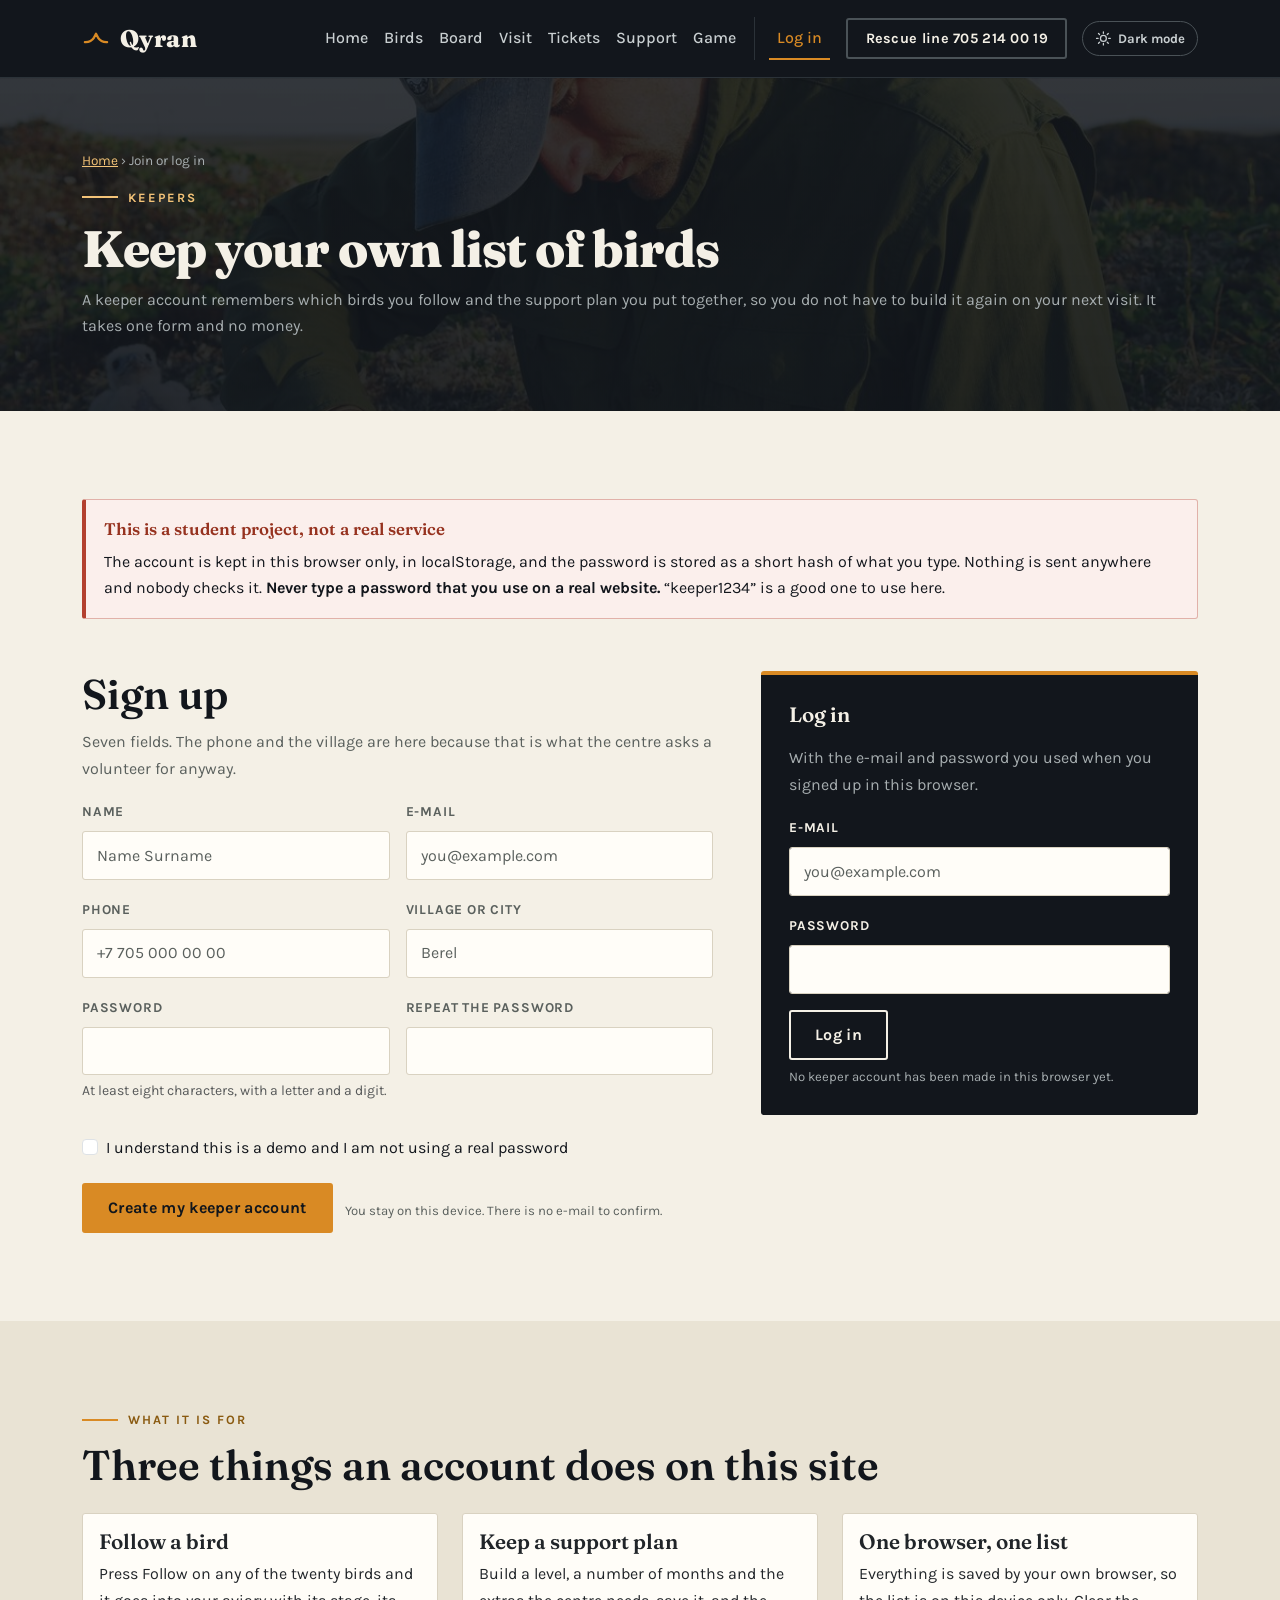
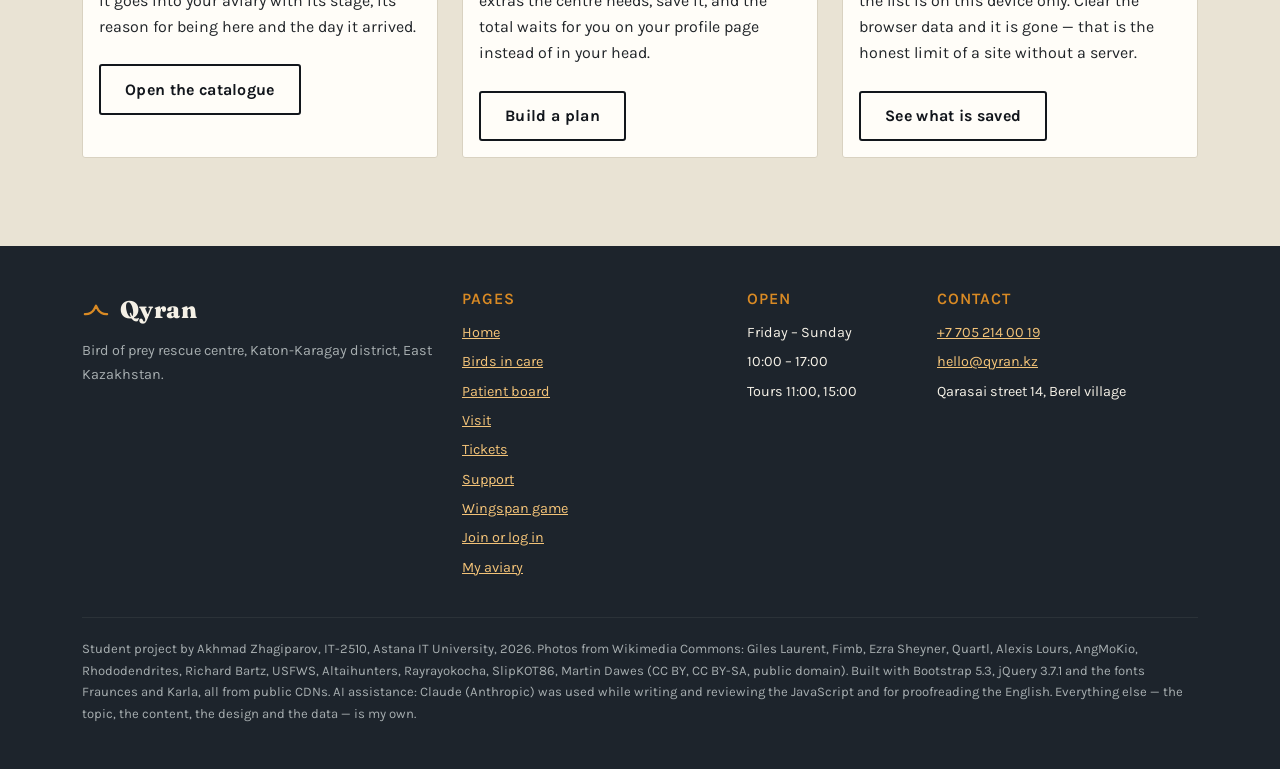
==== commit 6791df94: "Give the account and profile pages the footer every other page has" ====
--- a/account.html
+++ b/account.html
@@ -211,7 +211,52 @@
         </section>
     </main>
 
-
+    <footer class="qy-footer">
+        <div class="container">
+            <div class="row g-4">
+                <div class="col-lg-4">
+                    <p class="qy-brand qy-brand--footer">
+                        <svg class="qy-mark" viewBox="0 0 24 24" aria-hidden="true" focusable="false">
+                            <path d="M2.5 15.5c3.4.2 6-1.1 7.8-3.9L12 8.4l1.7 3.2c1.8 2.8 4.4 4.1 7.8 3.9" />
+                        </svg>
+                        <span>Qyran</span>
+                    </p>
+                    <p class="qy-muted qy-muted--light">Bird of prey rescue centre, Katon-Karagay district, East Kazakhstan.</p>
+                </div>
+                <div class="col-6 col-lg-3">
+                    <h3>Pages</h3>
+                    <ul>
+                        <li><a href="index.html">Home</a></li>
+                        <li><a href="birds.html">Birds in care</a></li>
+                        <li><a href="board.html">Patient board</a></li>
+                        <li><a href="visit.html">Visit</a></li>
+                        <li><a href="tickets.html">Tickets</a></li>
+                        <li><a href="support.html">Support</a></li>
+                        <li><a href="game.html">Wingspan game</a></li>
+                        <li><a href="account.html">Join or log in</a></li>
+                        <li><a href="profile.html">My aviary</a></li>
+                    </ul>
+                </div>
+                <div class="col-6 col-lg-2">
+                    <h3>Open</h3>
+                    <ul>
+                        <li>Friday &ndash; Sunday</li>
+                        <li>10:00 &ndash; 17:00</li>
+                        <li>Tours 11:00, 15:00</li>
+                    </ul>
+                </div>
+                <div class="col-lg-3">
+                    <h3>Contact</h3>
+                    <ul>
+                        <li><a href="tel:+77052140019">+7 705 214 00 19</a></li>
+                        <li><a href="mailto:hello@qyran.kz">hello@qyran.kz</a></li>
+                        <li>Qarasai street 14, Berel village</li>
+                    </ul>
+                </div>
+            </div>
+            <p class="qy-bottom mb-0">Student project by Akhmad Zhagiparov, IT-2510, Astana IT University, 2026. Photos from Wikimedia Commons: Giles Laurent, Fimb, Ezra Sheyner, Quartl, Alexis Lours, AngMoKio, Rhododendrites, Richard Bartz, USFWS, Altaihunters, Rayrayokocha, SlipKOT86, Martin Dawes (CC BY, CC BY-SA, public domain). Built with Bootstrap 5.3, jQuery 3.7.1 and the fonts Fraunces and Karla, all from public CDNs. AI assistance: Claude (Anthropic) was used while writing and reviewing the JavaScript and for proofreading the English. Everything else — the topic, the content, the design and the data — is my own.</p>
+        </div>
+    </footer>
 
     <script src="https://cdn.jsdelivr.net/npm/bootstrap@5.3.3/dist/js/bootstrap.bundle.min.js" integrity="sha384-YvpcrYf0tY3lHB60NNkmXc5s9fDVZLESaAA55NDzOxhy9GkcIdslK1eN7N6jIeHz" crossorigin="anonymous"></script>
     <script src="https://code.jquery.com/jquery-3.7.1.min.js" integrity="sha256-/JqT3SQfawRcv/BIHPThkBvs0OEvtFFmqPF/lYI/Cxo=" crossorigin="anonymous"></script>
--- a/css/style.css
+++ b/css/style.css
@@ -974,9 +974,16 @@
     border: 1px solid var(--rule);
     border-radius: var(--radius);
     padding: 0.7rem 0.9rem;
+    color: var(--text);
+}
+
+.qy-form .form-control::placeholder {
+    color: var(--text-soft);
+    opacity: 1;
 }
 
 .qy-form .form-control:focus,
+.qy-form .form-control:focus-within,
 .qy-form .form-select:focus {
     border-color: var(--accent);
     box-shadow: 0 0 0 0.2rem var(--ring-accent);
@@ -3327,24 +3334,6 @@
     color: var(--text-soft);
 }
 
-.qy-form .form-control,
-.qy-form .form-select {
-    background-color: var(--surface);
-    border-color: var(--rule);
-    color: var(--text);
-}
-
-.qy-form .form-control::placeholder {
-    color: var(--text-soft);
-    opacity: 1;
-}
-
-.qy-form .form-control:focus,
-.qy-form .form-select:focus {
-    border-color: var(--accent);
-    box-shadow: 0 0 0 0.2rem var(--ring-accent);
-}
-
 .qy-form__actions {
     display: flex;
     flex-wrap: wrap;
